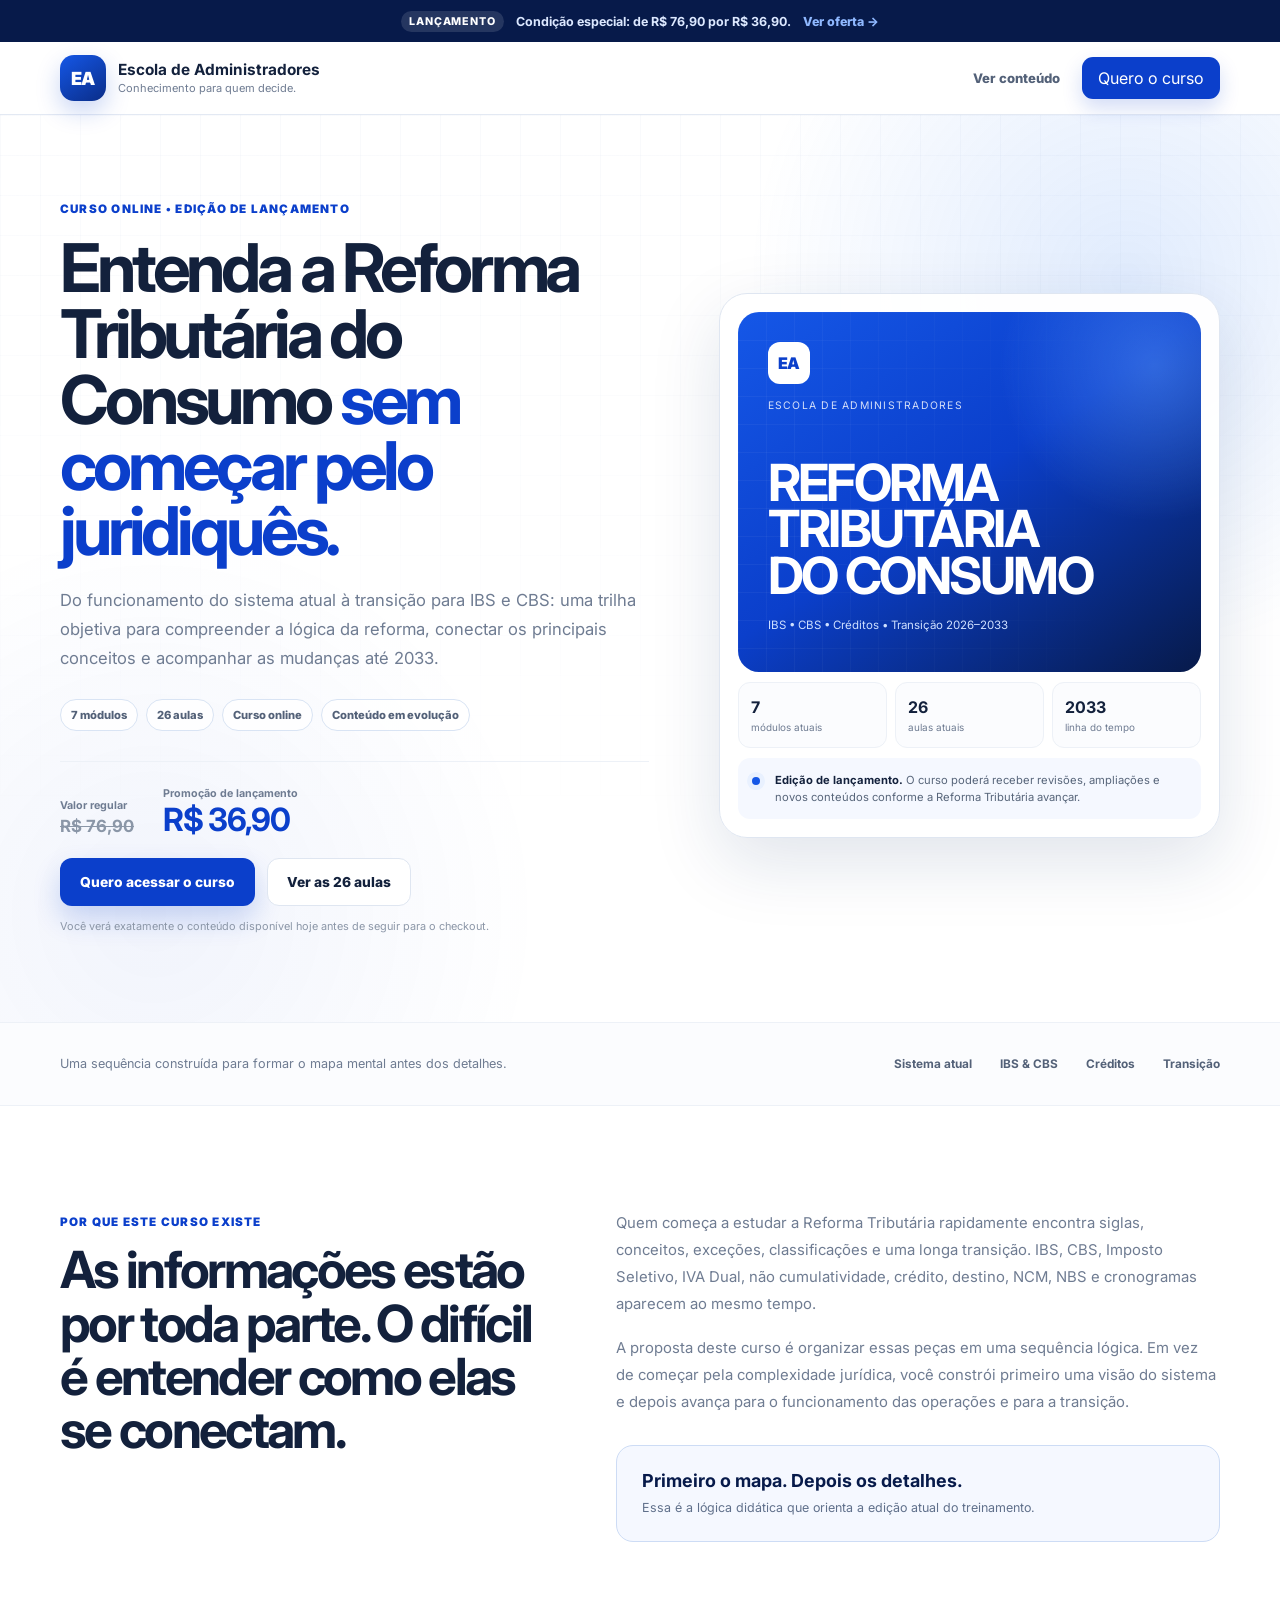
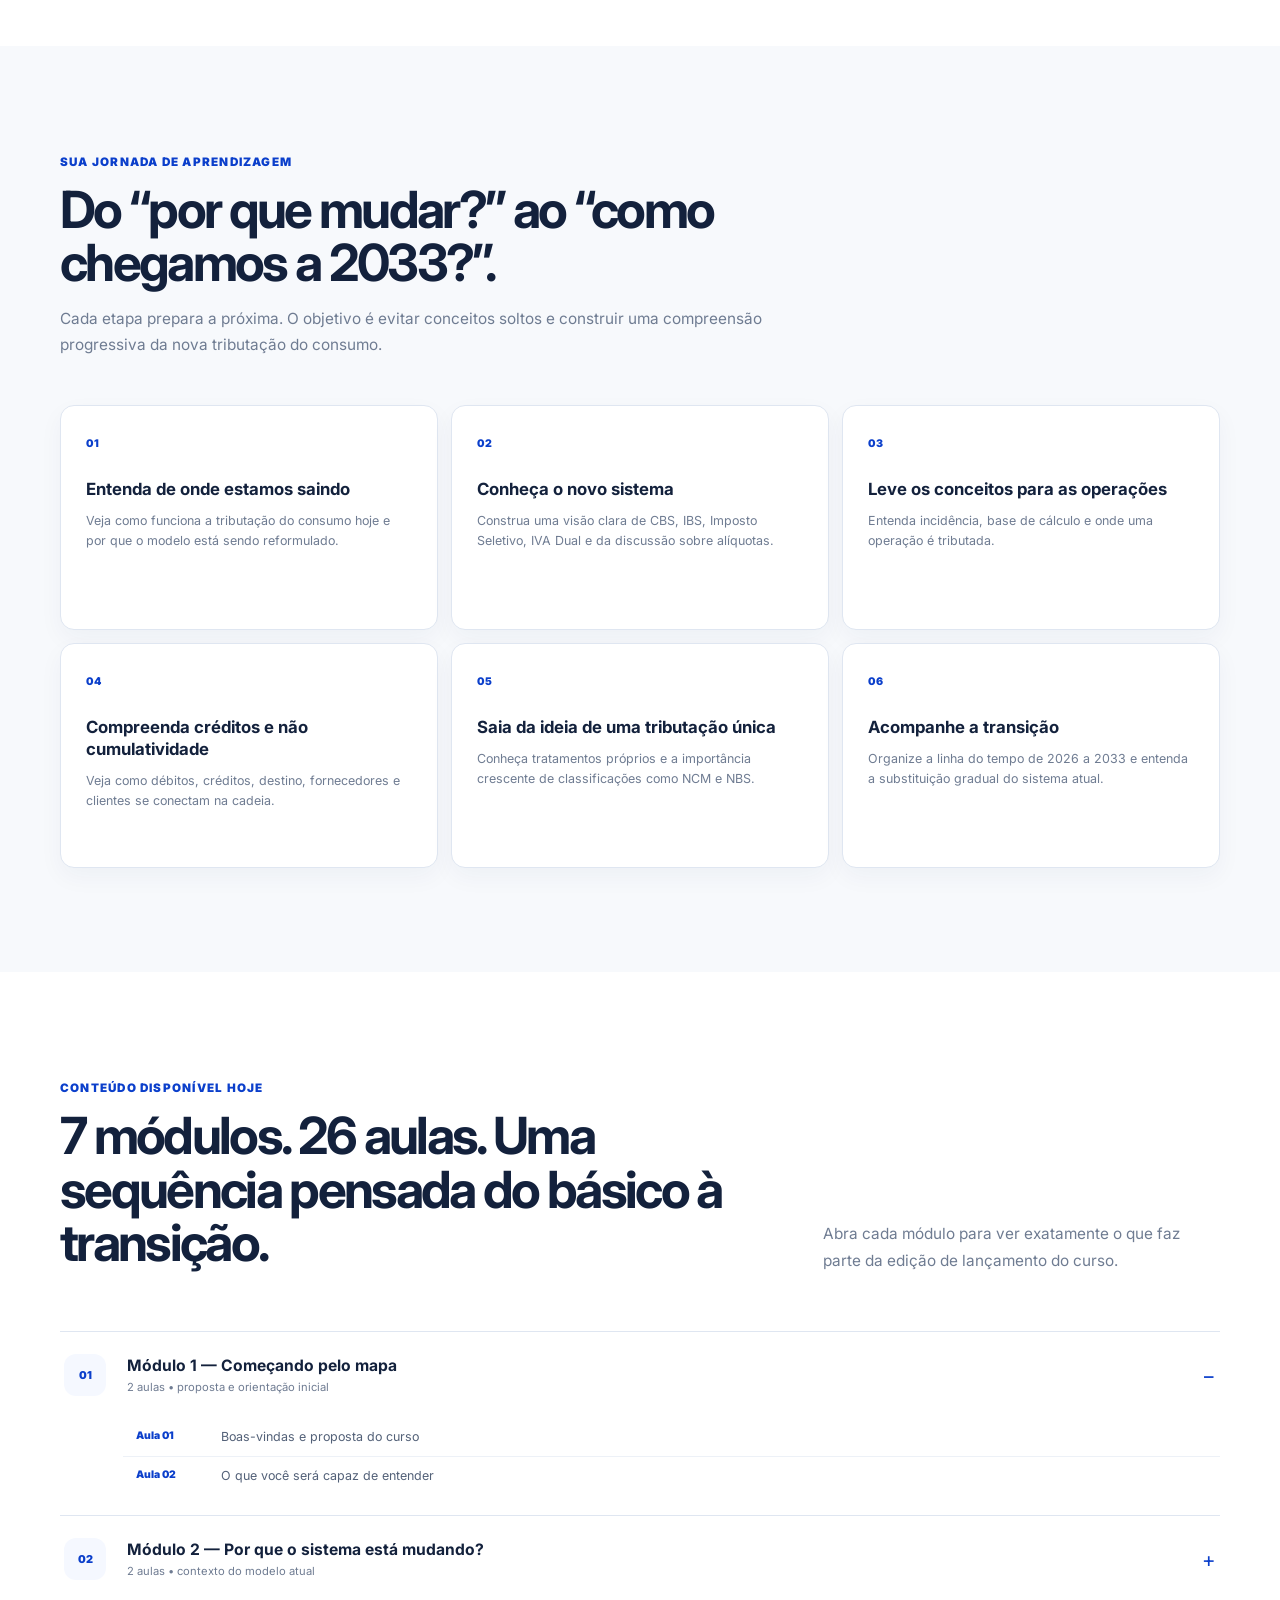
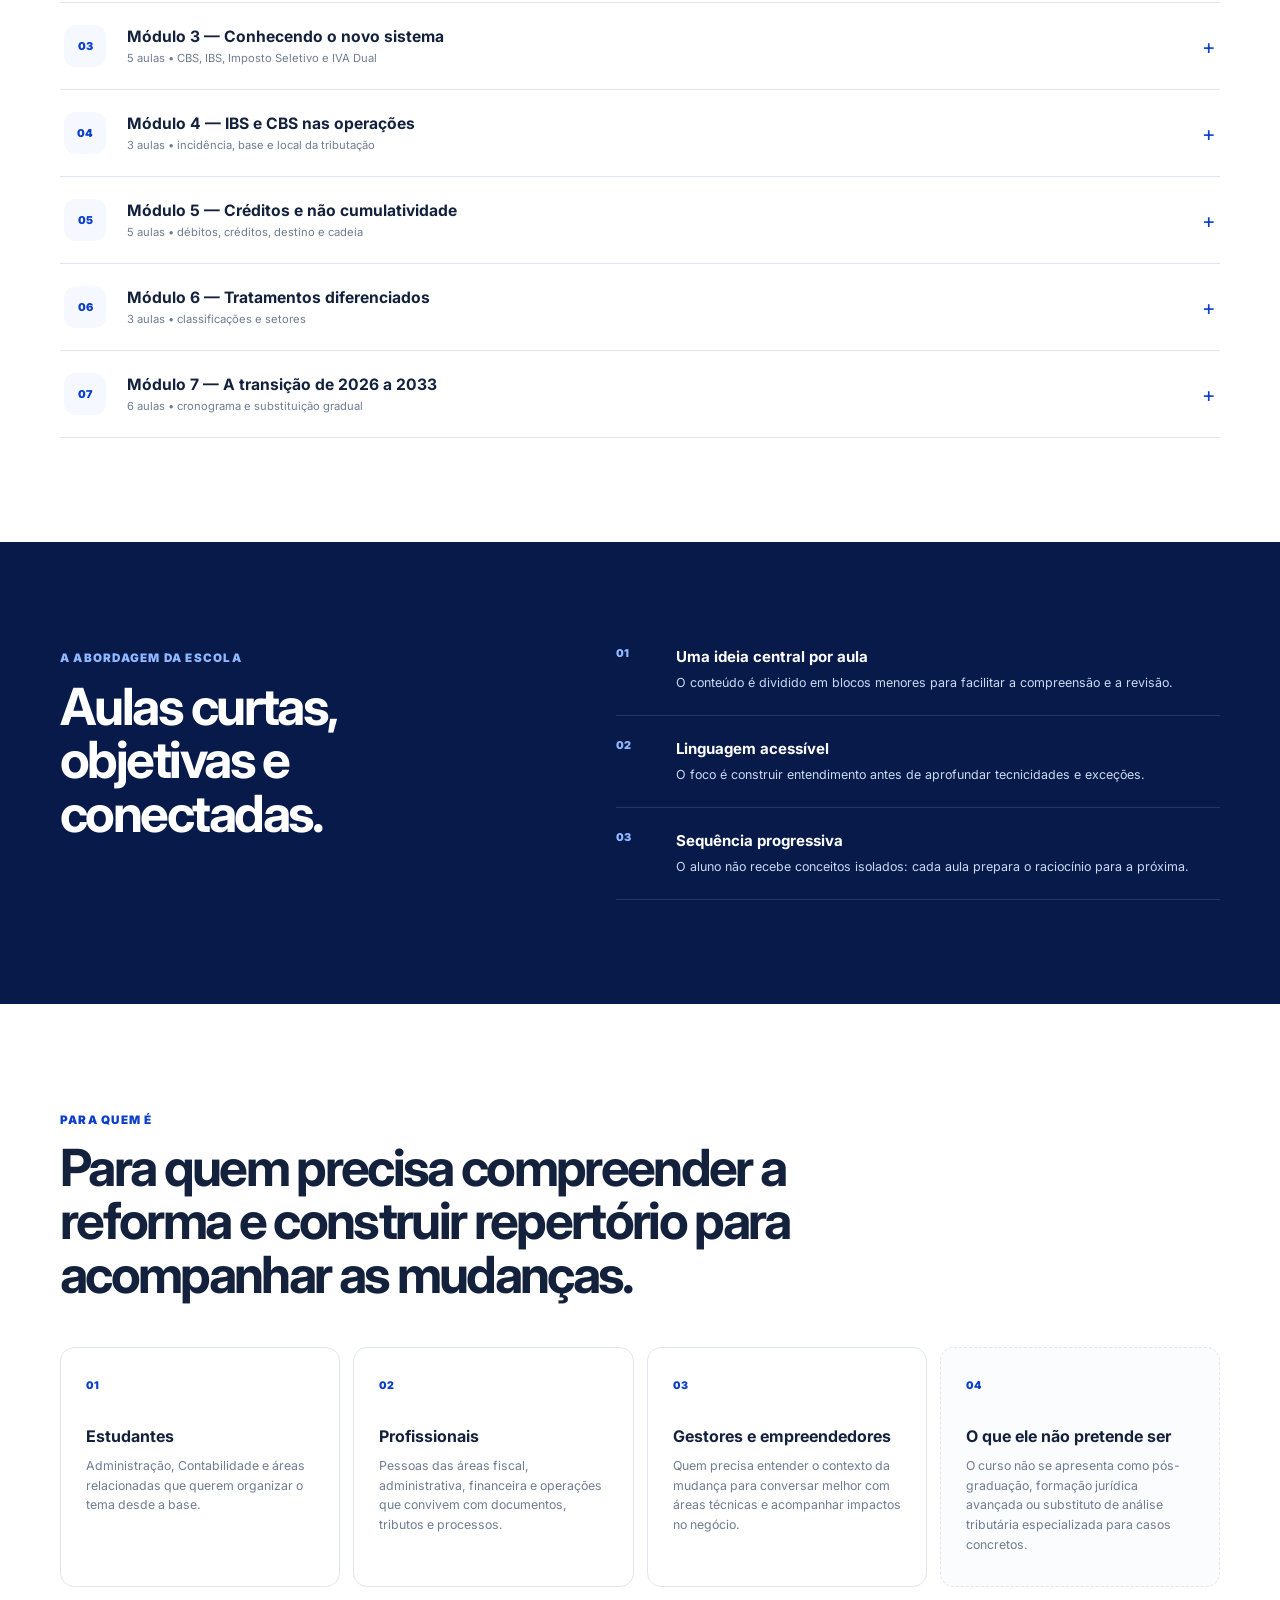
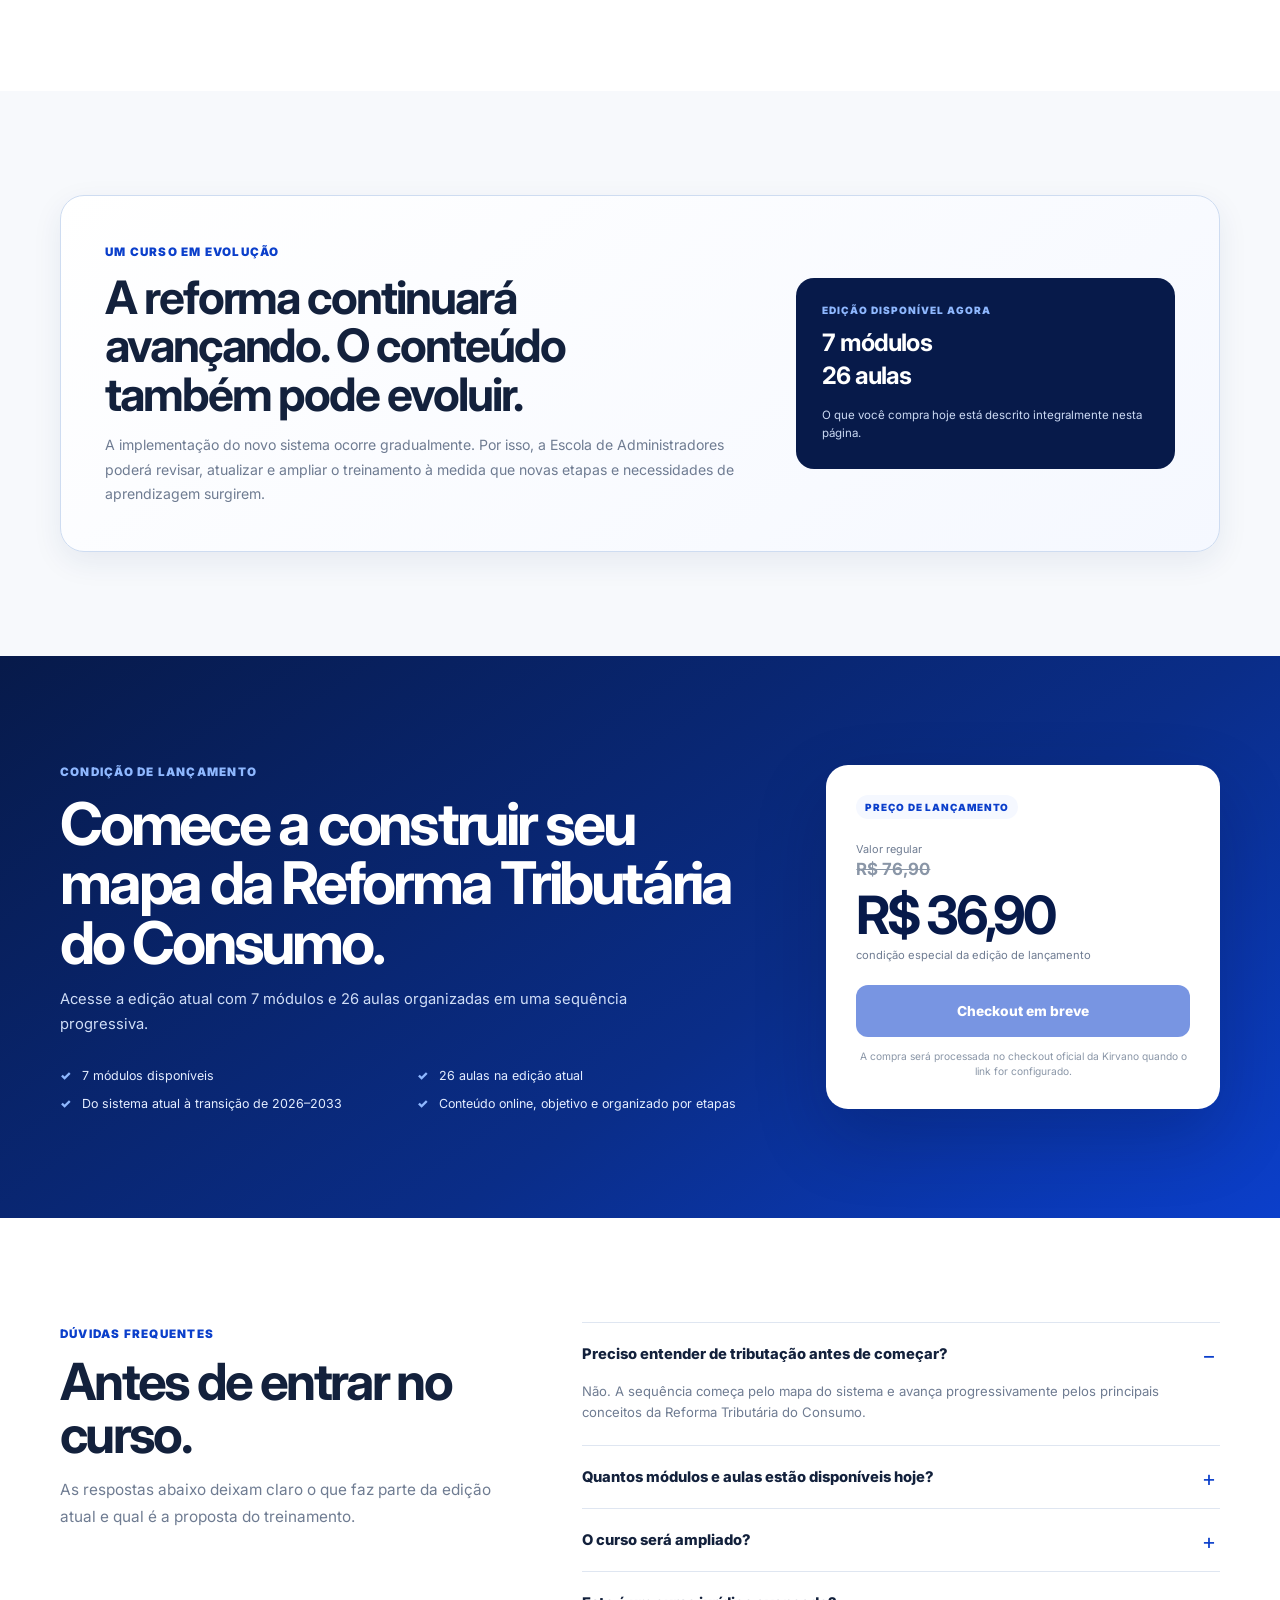
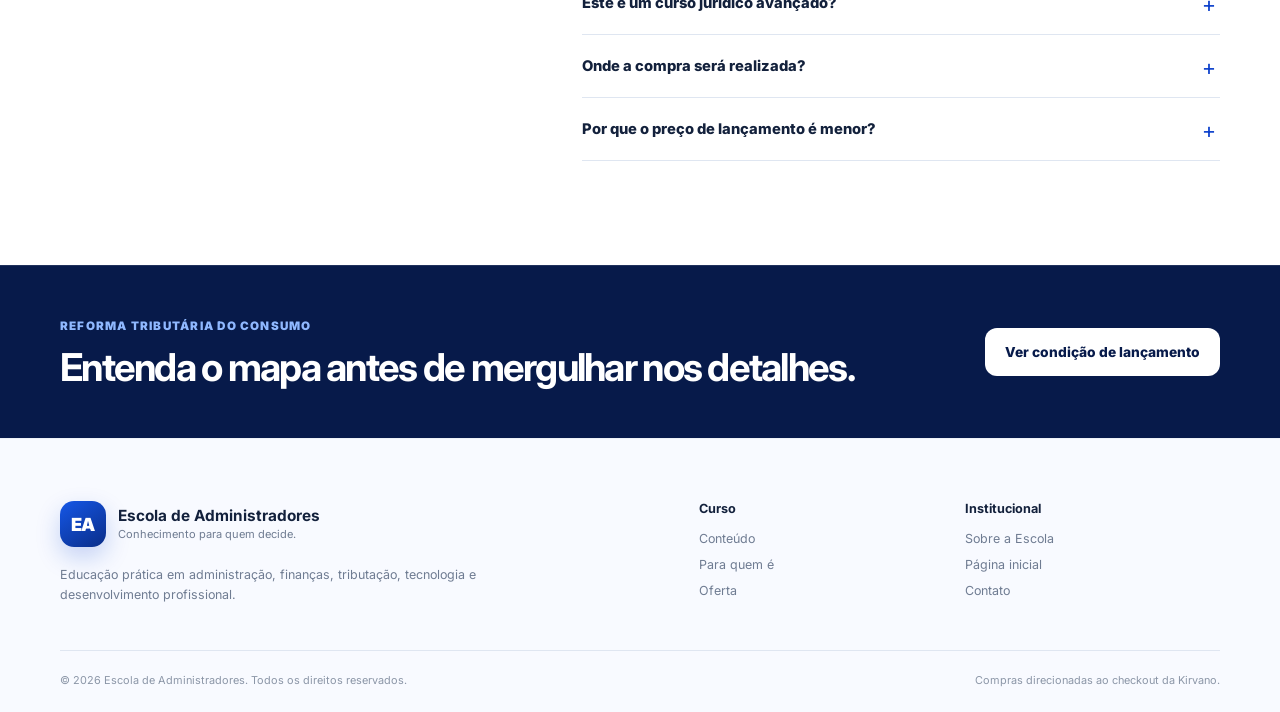
==== reforma-tributaria/index.html @ a7e1e4d3 "feat: adiciona página de vendas do curso de Reforma Tributária Cria a rota /reforma-tributaria, atua" ====
<!DOCTYPE html>
<html lang="pt-BR">
  <head>
    <meta charset="UTF-8" />
    <meta name="viewport" content="width=device-width, initial-scale=1.0" />
    <meta
      name="description"
      content="Curso Reforma Tributária do Consumo da Escola de Administradores. Entenda IBS, CBS, IVA Dual, não cumulatividade, tributação no destino e a transição até 2033."
    />
    <meta name="theme-color" content="#0b3fcb" />
    <meta property="og:title" content="Curso Reforma Tributária do Consumo | Escola de Administradores" />
    <meta
      property="og:description"
      content="Entenda a lógica da Reforma Tributária do Consumo do sistema atual à transição para IBS e CBS, sem começar pelo juridiquês."
    />
    <meta property="og:type" content="website" />
    <meta property="og:url" content="https://escoladeadministradores.com.br/reforma-tributaria/" />
    <meta property="og:image" content="https://escoladeadministradores.com.br/assets/img/logo-ea.png" />
    <title>Curso Reforma Tributária do Consumo | Escola de Administradores</title>

    <link rel="canonical" href="https://escoladeadministradores.com.br/reforma-tributaria/" />
    <link rel="icon" type="image/png" href="../assets/img/logo-ea.png" />
    <link rel="preconnect" href="https://fonts.googleapis.com" />
    <link rel="preconnect" href="https://fonts.gstatic.com" crossorigin />
    <link
      href="https://fonts.googleapis.com/css2?family=Inter:wght@400;500;600;700;800;900&display=swap"
      rel="stylesheet"
    />
    <link rel="stylesheet" href="../assets/css/styles.css" />
  </head>
  <body class="sales-page">
    <div class="top-bar sales-top-bar">
      <span>LANÇAMENTO</span>
      <strong>Condição especial: de R$ 76,90 por R$ 36,90.</strong>
      <a href="#oferta">Ver oferta →</a>
    </div>

    <header class="site-header" id="topo">
      <nav class="navbar container sales-navbar" aria-label="Navegação da página do curso">
        <a href="../" class="brand" aria-label="Escola de Administradores — página inicial">
          <span class="brand-icon" aria-hidden="true">EA</span>
          <span class="brand-copy">
            <strong>Escola de Administradores</strong>
            <small>Conhecimento para quem decide.</small>
          </span>
        </a>

        <div class="sales-nav-actions">
          <a href="#conteudo" class="sales-nav-link">Ver conteúdo</a>
          <a href="#oferta" class="nav-cta">Quero o curso</a>
        </div>
      </nav>
    </header>

    <main>
      <section class="sales-hero section-padding">
        <div class="container sales-hero-grid">
          <div class="sales-hero-copy reveal">
            <span class="eyebrow">Curso online • Edição de lançamento</span>
            <h1>Entenda a Reforma Tributária do Consumo <em>sem começar pelo juridiquês.</em></h1>
            <p class="sales-lead">
              Do funcionamento do sistema atual à transição para IBS e CBS: uma trilha objetiva para compreender a lógica da reforma, conectar os principais conceitos e acompanhar as mudanças até 2033.
            </p>

            <div class="sales-badges" aria-label="Informações do curso">
              <span>7 módulos</span>
              <span>26 aulas</span>
              <span>Curso online</span>
              <span>Conteúdo em evolução</span>
            </div>

            <div class="sales-price-inline">
              <div>
                <small>Valor regular</small>
                <del>R$ 76,90</del>
              </div>
              <div>
                <small>Promoção de lançamento</small>
                <strong>R$ 36,90</strong>
              </div>
            </div>

            <div class="hero-actions sales-hero-actions">
              <a href="#oferta" class="btn btn-primary">Quero acessar o curso</a>
              <a href="#conteudo" class="btn btn-secondary">Ver as 26 aulas</a>
            </div>
            <small class="sales-microcopy">Você verá exatamente o conteúdo disponível hoje antes de seguir para o checkout.</small>
          </div>

          <aside class="sales-product-card reveal" aria-label="Prévia do Curso Reforma Tributária do Consumo">
            <div class="sales-course-cover">
              <div class="mini-logo">EA</div>
              <span>Escola de Administradores</span>
              <strong>REFORMA<br />TRIBUTÁRIA<br />DO CONSUMO</strong>
              <small>IBS • CBS • Créditos • Transição 2026–2033</small>
            </div>
            <div class="sales-product-meta">
              <div><strong>7</strong><span>módulos atuais</span></div>
              <div><strong>26</strong><span>aulas atuais</span></div>
              <div><strong>2033</strong><span>linha do tempo</span></div>
            </div>
            <div class="sales-product-note">
              <span class="status-dot"></span>
              <p><strong>Edição de lançamento.</strong> O curso poderá receber revisões, ampliações e novos conteúdos conforme a Reforma Tributária avançar.</p>
            </div>
          </aside>
        </div>
      </section>

      <section class="sales-proof-strip">
        <div class="container sales-proof-grid">
          <span>Uma sequência construída para formar o mapa mental antes dos detalhes.</span>
          <strong>Sistema atual</strong>
          <strong>IBS &amp; CBS</strong>
          <strong>Créditos</strong>
          <strong>Transição</strong>
        </div>
      </section>

      <section class="section-padding sales-problem-section">
        <div class="container sales-two-col">
          <div class="section-heading left reveal">
            <span class="eyebrow">Por que este curso existe</span>
            <h2>As informações estão por toda parte. O difícil é entender como elas se conectam.</h2>
          </div>
          <div class="sales-problem-copy reveal">
            <p>
              Quem começa a estudar a Reforma Tributária rapidamente encontra siglas, conceitos, exceções, classificações e uma longa transição. IBS, CBS, Imposto Seletivo, IVA Dual, não cumulatividade, crédito, destino, NCM, NBS e cronogramas aparecem ao mesmo tempo.
            </p>
            <p>
              A proposta deste curso é organizar essas peças em uma sequência lógica. Em vez de começar pela complexidade jurídica, você constrói primeiro uma visão do sistema e depois avança para o funcionamento das operações e para a transição.
            </p>
            <div class="sales-callout">
              <strong>Primeiro o mapa. Depois os detalhes.</strong>
              <span>Essa é a lógica didática que orienta a edição atual do treinamento.</span>
            </div>
          </div>
        </div>
      </section>

      <section class="section-padding soft-bg" id="jornada">
        <div class="container">
          <div class="section-heading reveal">
            <span class="eyebrow">Sua jornada de aprendizagem</span>
            <h2>Do “por que mudar?” ao “como chegamos a 2033?”.</h2>
            <p>Cada etapa prepara a próxima. O objetivo é evitar conceitos soltos e construir uma compreensão progressiva da nova tributação do consumo.</p>
          </div>

          <div class="sales-journey-grid">
            <article class="sales-journey-card reveal"><span>01</span><h3>Entenda de onde estamos saindo</h3><p>Veja como funciona a tributação do consumo hoje e por que o modelo está sendo reformulado.</p></article>
            <article class="sales-journey-card reveal"><span>02</span><h3>Conheça o novo sistema</h3><p>Construa uma visão clara de CBS, IBS, Imposto Seletivo, IVA Dual e da discussão sobre alíquotas.</p></article>
            <article class="sales-journey-card reveal"><span>03</span><h3>Leve os conceitos para as operações</h3><p>Entenda incidência, base de cálculo e onde uma operação é tributada.</p></article>
            <article class="sales-journey-card reveal"><span>04</span><h3>Compreenda créditos e não cumulatividade</h3><p>Veja como débitos, créditos, destino, fornecedores e clientes se conectam na cadeia.</p></article>
            <article class="sales-journey-card reveal"><span>05</span><h3>Saia da ideia de uma tributação única</h3><p>Conheça tratamentos próprios e a importância crescente de classificações como NCM e NBS.</p></article>
            <article class="sales-journey-card reveal"><span>06</span><h3>Acompanhe a transição</h3><p>Organize a linha do tempo de 2026 a 2033 e entenda a substituição gradual do sistema atual.</p></article>
          </div>
        </div>
      </section>

      <section class="section-padding" id="conteudo">
        <div class="container">
          <div class="section-heading catalog-heading reveal">
            <div>
              <span class="eyebrow">Conteúdo disponível hoje</span>
              <h2>7 módulos. 26 aulas. Uma sequência pensada do básico à transição.</h2>
            </div>
            <p>Abra cada módulo para ver exatamente o que faz parte da edição de lançamento do curso.</p>
          </div>

          <div class="sales-curriculum reveal">
            <details open>
              <summary><span class="module-number">01</span><div><strong>Módulo 1 — Começando pelo mapa</strong><small>2 aulas • proposta e orientação inicial</small></div><span class="module-toggle">+</span></summary>
              <div class="module-lessons">
                <p><span>Aula 01</span>Boas-vindas e proposta do curso</p>
                <p><span>Aula 02</span>O que você será capaz de entender</p>
              </div>
            </details>

            <details>
              <summary><span class="module-number">02</span><div><strong>Módulo 2 — Por que o sistema está mudando?</strong><small>2 aulas • contexto do modelo atual</small></div><span class="module-toggle">+</span></summary>
              <div class="module-lessons">
                <p><span>Aula 03</span>Como funciona a tributação do consumo hoje</p>
                <p><span>Aula 04</span>Por que reformar esse modelo</p>
              </div>
            </details>

            <details>
              <summary><span class="module-number">03</span><div><strong>Módulo 3 — Conhecendo o novo sistema</strong><small>5 aulas • CBS, IBS, Imposto Seletivo e IVA Dual</small></div><span class="module-toggle">+</span></summary>
              <div class="module-lessons">
                <p><span>Aula 05</span>O que é a CBS</p>
                <p><span>Aula 06</span>O que é o IBS</p>
                <p><span>Aula 07</span>O que é o Imposto Seletivo</p>
                <p><span>Aula 08</span>O que significa IVA Dual</p>
                <p><span>Aula 09</span>Afinal, quanto será a alíquota</p>
              </div>
            </details>

            <details>
              <summary><span class="module-number">04</span><div><strong>Módulo 4 — IBS e CBS nas operações</strong><small>3 aulas • incidência, base e local da tributação</small></div><span class="module-toggle">+</span></summary>
              <div class="module-lessons">
                <p><span>Aula 10</span>Quando IBS e CBS entram em uma operação</p>
                <p><span>Aula 11</span>Base de cálculo e preço da operação</p>
                <p><span>Aula 12</span>Onde a operação é tributada</p>
              </div>
            </details>

            <details>
              <summary><span class="module-number">05</span><div><strong>Módulo 5 — Créditos e não cumulatividade</strong><small>5 aulas • débitos, créditos, destino e cadeia</small></div><span class="module-toggle">+</span></summary>
              <div class="module-lessons">
                <p><span>Aula 13</span>Não cumulatividade em linguagem simples</p>
                <p><span>Aula 14</span>Débitos e créditos</p>
                <p><span>Aula 15</span>Crédito não significa crédito irrestrito</p>
                <p><span>Aula 16</span>Tributação no destino</p>
                <p><span>Aula 17</span>Fornecedores e clientes na cadeia</p>
              </div>
            </details>

            <details>
              <summary><span class="module-number">06</span><div><strong>Módulo 6 — Tratamentos diferenciados</strong><small>3 aulas • classificações e setores</small></div><span class="module-toggle">+</span></summary>
              <div class="module-lessons">
                <p><span>Aula 18</span>Nem tudo terá a mesma tributação</p>
                <p><span>Aula 19</span>Por que NCM e NBS ganham importância</p>
                <p><span>Aula 20</span>Exemplos de setores com tratamento próprio</p>
              </div>
            </details>

            <details>
              <summary><span class="module-number">07</span><div><strong>Módulo 7 — A transição de 2026 a 2033</strong><small>6 aulas • cronograma e substituição gradual</small></div><span class="module-toggle">+</span></summary>
              <div class="module-lessons">
                <p><span>Aula 21</span>Linha do tempo de 2026 a 2033</p>
                <p><span>Aula 22</span>O que significa 2026</p>
                <p><span>Aula 23</span>O que acontece a partir de 2027</p>
                <p><span>Aula 24</span>Transição de ICMS e ISS para IBS</p>
                <p><span>Aula 25</span>O sistema em 2033</p>
                <p><span>Aula 26</span>E os créditos do sistema antigo</p>
              </div>
            </details>
          </div>
        </div>
      </section>

      <section class="section-padding dark-section sales-method-section">
        <div class="container sales-two-col sales-method-grid">
          <div class="reveal">
            <span class="eyebrow eyebrow-light">A abordagem da Escola</span>
            <h2>Aulas curtas, objetivas e conectadas.</h2>
          </div>
          <div class="sales-method-list reveal">
            <article><span>01</span><div><strong>Uma ideia central por aula</strong><p>O conteúdo é dividido em blocos menores para facilitar a compreensão e a revisão.</p></div></article>
            <article><span>02</span><div><strong>Linguagem acessível</strong><p>O foco é construir entendimento antes de aprofundar tecnicidades e exceções.</p></div></article>
            <article><span>03</span><div><strong>Sequência progressiva</strong><p>O aluno não recebe conceitos isolados: cada aula prepara o raciocínio para a próxima.</p></div></article>
          </div>
        </div>
      </section>

      <section class="section-padding" id="publico">
        <div class="container">
          <div class="section-heading reveal">
            <span class="eyebrow">Para quem é</span>
            <h2>Para quem precisa compreender a reforma e construir repertório para acompanhar as mudanças.</h2>
          </div>
          <div class="sales-audience-grid">
            <article class="sales-audience-card reveal"><span>01</span><h3>Estudantes</h3><p>Administração, Contabilidade e áreas relacionadas que querem organizar o tema desde a base.</p></article>
            <article class="sales-audience-card reveal"><span>02</span><h3>Profissionais</h3><p>Pessoas das áreas fiscal, administrativa, financeira e operações que convivem com documentos, tributos e processos.</p></article>
            <article class="sales-audience-card reveal"><span>03</span><h3>Gestores e empreendedores</h3><p>Quem precisa entender o contexto da mudança para conversar melhor com áreas técnicas e acompanhar impactos no negócio.</p></article>
            <article class="sales-audience-card sales-audience-muted reveal"><span>04</span><h3>O que ele não pretende ser</h3><p>O curso não se apresenta como pós-graduação, formação jurídica avançada ou substituto de análise tributária especializada para casos concretos.</p></article>
          </div>
        </div>
      </section>

      <section class="section-padding soft-bg" id="atualizacoes">
        <div class="container sales-evolution-card reveal">
          <div>
            <span class="eyebrow">Um curso em evolução</span>
            <h2>A reforma continuará avançando. O conteúdo também pode evoluir.</h2>
            <p>
              A implementação do novo sistema ocorre gradualmente. Por isso, a Escola de Administradores poderá revisar, atualizar e ampliar o treinamento à medida que novas etapas e necessidades de aprendizagem surgirem.
            </p>
          </div>
          <div class="sales-version-box">
            <small>EDIÇÃO DISPONÍVEL AGORA</small>
            <strong>7 módulos</strong>
            <strong>26 aulas</strong>
            <span>O que você compra hoje está descrito integralmente nesta página.</span>
          </div>
        </div>
      </section>

      <section class="section-padding sales-offer-section" id="oferta">
        <div class="container">
          <div class="sales-offer-card reveal">
            <div class="sales-offer-copy">
              <span class="eyebrow eyebrow-light">Condição de lançamento</span>
              <h2>Comece a construir seu mapa da Reforma Tributária do Consumo.</h2>
              <p>Acesse a edição atual com 7 módulos e 26 aulas organizadas em uma sequência progressiva.</p>
              <ul class="sales-offer-list">
                <li>7 módulos disponíveis</li>
                <li>26 aulas na edição atual</li>
                <li>Do sistema atual à transição de 2026–2033</li>
                <li>Conteúdo online, objetivo e organizado por etapas</li>
              </ul>
            </div>

            <div class="sales-checkout-box">
              <span class="sales-launch-pill">PREÇO DE LANÇAMENTO</span>
              <small>Valor regular</small>
              <del>R$ 76,90</del>
              <strong class="sales-price">R$ 36,90</strong>
              <span class="sales-price-note">condição especial da edição de lançamento</span>
              <a
                href="#"
                class="btn sales-checkout-button checkout-link"
                data-checkout="curso-reforma"
                data-ready-label="Quero acessar o curso"
                data-pending-label="Checkout em breve"
                aria-disabled="true"
              >Checkout em breve</a>
              <small class="sales-secure-note">A compra será processada no checkout oficial da Kirvano quando o link for configurado.</small>
            </div>
          </div>
        </div>
      </section>

      <section class="section-padding faq-section" id="faq-curso">
        <div class="container faq-layout">
          <div class="section-heading left reveal">
            <span class="eyebrow">Dúvidas frequentes</span>
            <h2>Antes de entrar no curso.</h2>
            <p>As respostas abaixo deixam claro o que faz parte da edição atual e qual é a proposta do treinamento.</p>
          </div>

          <div class="faq-list reveal">
            <details open>
              <summary>Preciso entender de tributação antes de começar?</summary>
              <p>Não. A sequência começa pelo mapa do sistema e avança progressivamente pelos principais conceitos da Reforma Tributária do Consumo.</p>
            </details>
            <details>
              <summary>Quantos módulos e aulas estão disponíveis hoje?</summary>
              <p>A edição de lançamento apresentada nesta página possui 7 módulos e 26 aulas, chegando até a transição de 2026 a 2033.</p>
            </details>
            <details>
              <summary>O curso será ampliado?</summary>
              <p>A Escola de Administradores poderá revisar, atualizar e ampliar o treinamento conforme a implementação da Reforma Tributária avance. A oferta atual, porém, considera apenas os conteúdos já descritos nesta página.</p>
            </details>
            <details>
              <summary>Este é um curso jurídico avançado?</summary>
              <p>Não. A proposta é oferecer uma formação introdutória e estruturada para compreender a lógica do novo sistema. Ele não substitui análise jurídica ou tributária especializada para situações concretas.</p>
            </details>
            <details>
              <summary>Onde a compra será realizada?</summary>
              <p>O botão de compra encaminhará você ao checkout oficial da Kirvano assim que o link comercial do curso estiver configurado.</p>
            </details>
            <details>
              <summary>Por que o preço de lançamento é menor?</summary>
              <p>R$ 36,90 é a condição promocional da edição de lançamento. O valor regular definido para o curso é R$ 76,90.</p>
            </details>
          </div>
        </div>
      </section>

      <section class="sales-final-cta">
        <div class="container sales-final-inner reveal">
          <div>
            <span class="eyebrow eyebrow-light">Reforma Tributária do Consumo</span>
            <h2>Entenda o mapa antes de mergulhar nos detalhes.</h2>
          </div>
          <a href="#oferta" class="btn sales-light-button">Ver condição de lançamento</a>
        </div>
      </section>
    </main>

    <footer class="site-footer">
      <div class="container footer-grid">
        <div class="footer-main">
          <a href="../" class="brand footer-brand">
            <span class="brand-icon" aria-hidden="true">EA</span>
            <span class="brand-copy">
              <strong>Escola de Administradores</strong>
              <small>Conhecimento para quem decide.</small>
            </span>
          </a>
          <p>Educação prática em administração, finanças, tributação, tecnologia e desenvolvimento profissional.</p>
        </div>
        <div class="footer-column">
          <strong>Curso</strong>
          <a href="#conteudo">Conteúdo</a>
          <a href="#publico">Para quem é</a>
          <a href="#oferta">Oferta</a>
        </div>
        <div class="footer-column">
          <strong>Institucional</strong>
          <a href="../#sobre">Sobre a Escola</a>
          <a href="../">Página inicial</a>
          <a href="mailto:contato@escoladeadministradores.com.br">Contato</a>
        </div>
      </div>
      <div class="container footer-bottom">
        <span>© <span id="currentYear"></span> Escola de Administradores. Todos os direitos reservados.</span>
        <span>Compras direcionadas ao checkout da Kirvano.</span>
      </div>
    </footer>

    <div class="sales-mobile-cta" aria-label="Atalho para a oferta">
      <div><del>R$ 76,90</del><strong>R$ 36,90</strong></div>
      <a href="#oferta">Ver oferta</a>
    </div>

    <script src="../assets/js/store.js"></script>
    <script src="../assets/js/main.js"></script>
  </body>
</html>
---- assets/css/styles.css ----
:root {
  --blue-950: #071a4a;
  --blue-900: #0a2d88;
  --blue-800: #0b3fcb;
  --blue-700: #1557e7;
  --blue-600: #2474f2;
  --blue-100: #e9f1ff;
  --blue-50: #f5f8ff;
  --ink: #13213c;
  --text: #34425d;
  --muted: #6f7c92;
  --line: #dfe6f1;
  --soft-line: #edf1f7;
  --white: #ffffff;
  --surface: #ffffff;
  --soft-bg: #f7f9fc;
  --shadow-sm: 0 10px 30px rgba(25, 51, 98, 0.08);
  --shadow: 0 24px 70px rgba(17, 48, 103, 0.13);
  --radius-sm: 14px;
  --radius: 20px;
  --radius-lg: 30px;
  --container: 1160px;
}

* { box-sizing: border-box; }
html { scroll-behavior: smooth; }
body {
  margin: 0;
  font-family: "Inter", system-ui, -apple-system, BlinkMacSystemFont, "Segoe UI", sans-serif;
  color: var(--text);
  background: var(--white);
  -webkit-font-smoothing: antialiased;
}

body.menu-open { overflow: hidden; }
a { color: inherit; text-decoration: none; }
button, input, select { font: inherit; }
img { max-width: 100%; display: block; }

.container { width: min(calc(100% - 40px), var(--container)); margin-inline: auto; }
.section-padding { padding: 104px 0; }
.soft-bg { background: var(--soft-bg); }

.top-bar {
  min-height: 42px;
  padding: 8px 20px;
  display: flex;
  align-items: center;
  justify-content: center;
  gap: 12px;
  background: var(--blue-950);
  color: #dce8ff;
  text-align: center;
  font-size: 0.78rem;
}
.top-bar span {
  padding: 4px 8px;
  border-radius: 999px;
  background: rgba(255,255,255,.12);
  color: var(--white);
  font-weight: 800;
  font-size: .67rem;
  letter-spacing: .08em;
}
.top-bar strong { font-weight: 600; }
.top-bar a { color: #8fb8ff; font-weight: 800; white-space: nowrap; }
.top-bar a:hover { color: var(--white); }

.site-header {
  position: sticky;
  top: 0;
  z-index: 40;
  background: rgba(255,255,255,.92);
  backdrop-filter: blur(18px);
  border-bottom: 1px solid rgba(223,230,241,.85);
}
.navbar { min-height: 78px; display: flex; align-items: center; justify-content: space-between; gap: 28px; }
.brand { display: inline-flex; align-items: center; gap: 12px; min-width: 0; }
.brand-icon {
  width: 46px;
  height: 46px;
  display: inline-grid;
  place-items: center;
  flex: 0 0 auto;
  border-radius: 14px;
  background: linear-gradient(145deg, var(--blue-700), var(--blue-900));
  color: var(--white);
  font-size: 1.13rem;
  font-weight: 900;
  letter-spacing: -.05em;
  box-shadow: 0 10px 24px rgba(11,63,203,.22);
}
.brand-copy strong, .brand-copy small { display: block; }
.brand-copy strong { color: var(--ink); font-size: .96rem; line-height: 1.15; }
.brand-copy small { color: var(--muted); margin-top: 3px; font-size: .69rem; }

.nav-links { display: flex; align-items: center; gap: 28px; font-size: .86rem; font-weight: 700; color: #47546b; }
.nav-links a { transition: color .18s ease, transform .18s ease; }
.nav-links a:hover { color: var(--blue-800); }
.nav-cta {
  padding: 11px 16px;
  border-radius: 11px;
  background: var(--blue-800);
  color: var(--white) !important;
  box-shadow: 0 9px 20px rgba(11,63,203,.18);
}
.nav-cta:hover { transform: translateY(-1px); background: var(--blue-900); }

.menu-toggle { display: none; width: 44px; height: 44px; border: 1px solid var(--line); background: var(--white); border-radius: 12px; padding: 10px; cursor: pointer; }
.menu-toggle span { display: block; height: 2px; margin: 4px 0; background: var(--ink); border-radius: 999px; }

.hero {
  position: relative;
  overflow: hidden;
  padding-top: 82px;
  padding-bottom: 92px;
  background:
    radial-gradient(circle at 92% 20%, rgba(36,116,242,.10), transparent 31%),
    radial-gradient(circle at 10% 78%, rgba(11,63,203,.06), transparent 26%),
    var(--white);
}
.hero::before {
  content: "";
  position: absolute;
  inset: 0;
  pointer-events: none;
  background-image: linear-gradient(rgba(10,45,136,.025) 1px, transparent 1px), linear-gradient(90deg, rgba(10,45,136,.025) 1px, transparent 1px);
  background-size: 40px 40px;
  mask-image: linear-gradient(to bottom, black, transparent 80%);
}
.hero-grid { position: relative; display: grid; grid-template-columns: 1.02fr .98fr; gap: 68px; align-items: center; }
.hero-content { max-width: 620px; }
.eyebrow {
  display: inline-flex;
  color: var(--blue-800);
  font-size: .73rem;
  font-weight: 900;
  letter-spacing: .105em;
  text-transform: uppercase;
}
.hero h1 {
  margin: 18px 0 22px;
  color: var(--ink);
  font-size: clamp(3rem, 5.4vw, 5.2rem);
  line-height: .98;
  letter-spacing: -.062em;
}
.hero h1 em { font-style: normal; color: var(--blue-800); }
.hero-content > p { margin: 0; max-width: 600px; color: var(--muted); font-size: 1.03rem; line-height: 1.75; }
.hero-actions { display: flex; gap: 12px; flex-wrap: wrap; margin-top: 30px; }
.btn {
  min-height: 48px;
  display: inline-flex;
  align-items: center;
  justify-content: center;
  padding: 0 19px;
  border: 1px solid transparent;
  border-radius: 12px;
  font-size: .86rem;
  font-weight: 800;
  transition: transform .18s ease, box-shadow .18s ease, background .18s ease, border-color .18s ease;
}
.btn:hover { transform: translateY(-2px); }
.btn-primary { background: var(--blue-800); color: var(--white); box-shadow: 0 13px 28px rgba(11,63,203,.20); }
.btn-primary:hover { background: var(--blue-900); }
.btn-secondary { background: var(--white); border-color: var(--line); color: var(--ink); }
.btn-secondary:hover { border-color: #b8c7dc; box-shadow: var(--shadow-sm); }

.hero-proof { display: flex; flex-wrap: wrap; gap: 27px; margin-top: 38px; padding-top: 27px; border-top: 1px solid var(--soft-line); }
.hero-proof div { display: flex; flex-direction: column; min-width: 115px; }
.hero-proof strong { color: var(--ink); font-size: 1.55rem; line-height: 1; }
.hero-proof span { margin-top: 7px; max-width: 130px; color: var(--muted); font-size: .75rem; line-height: 1.35; }

.course-preview {
  border: 1px solid var(--line);
  border-radius: var(--radius-lg);
  background: rgba(255,255,255,.96);
  box-shadow: var(--shadow);
  padding: 22px;
}
.preview-topline { display: flex; align-items: center; gap: 9px; color: #5e6c82; font-size: .73rem; }
.preview-topline strong { color: var(--ink); }
.status-dot { width: 8px; height: 8px; border-radius: 50%; background: var(--blue-700); box-shadow: 0 0 0 5px var(--blue-100); }
.preview-label { margin-left: auto; padding: 5px 8px; border-radius: 999px; background: var(--blue-50); color: var(--blue-800); font-weight: 800; }
.preview-visual {
  margin-top: 18px;
  min-height: 258px;
  padding: 28px;
  border-radius: 22px;
  position: relative;
  overflow: hidden;
  color: var(--white);
  background:
    radial-gradient(circle at 90% 15%, rgba(95,157,255,.44), transparent 30%),
    linear-gradient(145deg, #1557e7 0%, #0b3fcb 48%, #071a4a 100%);
}
.preview-visual::after {
  content: "";
  position: absolute;
  inset: 0;
  background-image: linear-gradient(rgba(255,255,255,.055) 1px, transparent 1px), linear-gradient(90deg, rgba(255,255,255,.055) 1px, transparent 1px);
  background-size: 28px 28px;
  mask-image: linear-gradient(to right, rgba(0,0,0,.8), transparent 88%);
}
.preview-visual > * { position: relative; z-index: 2; }
.mini-logo { width: 42px; height: 42px; display: grid; place-items: center; border-radius: 12px; background: var(--white); color: var(--blue-800); font-weight: 900; letter-spacing: -.05em; }
.preview-visual > span { display: block; margin-top: 14px; font-size: .65rem; opacity: .82; text-transform: uppercase; letter-spacing: .12em; }
.preview-visual > strong { display: block; margin-top: 15px; font-size: clamp(2rem, 3.1vw, 3rem); line-height: .92; letter-spacing: -.045em; }
.preview-visual > small { display: block; margin-top: 17px; color: #cfe0ff; font-size: .72rem; }
.preview-metrics { display: grid; grid-template-columns: repeat(3, 1fr); gap: 9px; margin-top: 11px; }
.preview-metrics article { min-width: 0; padding: 14px 12px; border: 1px solid var(--soft-line); border-radius: 13px; background: #fbfcfe; }
.preview-metrics span, .preview-metrics strong, .preview-metrics small { display: block; }
.preview-metrics span { color: var(--muted); font-size: .66rem; }
.preview-metrics strong { margin: 7px 0 4px; color: var(--ink); font-size: .91rem; }
.preview-metrics small { color: #8390a3; font-size: .62rem; line-height: 1.3; }
.preview-link { display: flex; justify-content: space-between; align-items: center; margin-top: 12px; padding: 14px 15px; border-radius: 12px; background: var(--blue-50); color: var(--blue-800); font-size: .78rem; font-weight: 800; }
.preview-link:hover { background: var(--blue-100); }
.course-card-link, .featured-course-link { display: block; }
.course-card-link:focus-visible, .featured-course-link:focus-visible { outline: 3px solid rgba(36,116,242,.34); outline-offset: 4px; }
.course-card-link:hover { transform: translateY(-3px); border-color: #c5d3e8; }
.featured-course-link:hover { transform: translateY(-3px); border-color: #c5d3e8; box-shadow: var(--shadow); }
.course-card-link, .featured-course-link { transition: transform .2s ease, border-color .2s ease, box-shadow .2s ease; }

.trust-strip { border-block: 1px solid var(--soft-line); background: #fbfcfe; }
.trust-grid { min-height: 84px; display: grid; grid-template-columns: minmax(290px, 1.4fr) repeat(4, auto); gap: 30px; align-items: center; }
.trust-grid span { color: var(--muted); font-size: .8rem; line-height: 1.5; }
.trust-grid strong { color: #536178; font-size: .75rem; }

.section-heading { max-width: 820px; margin-bottom: 46px; }
.section-heading h2 {
  margin: 13px 0 16px;
  color: var(--ink);
  font-size: clamp(2.25rem, 4vw, 4.05rem);
  line-height: 1.04;
  letter-spacing: -.052em;
}
.section-heading p { margin: 0; max-width: 735px; color: var(--muted); font-size: .96rem; line-height: 1.75; }
.section-heading.left { margin-bottom: 0; }
.catalog-heading { max-width: none; display: grid; grid-template-columns: 1.15fr .65fr; gap: 60px; align-items: end; }
.catalog-heading p { padding-bottom: 10px; }

.featured-course-grid { display: grid; grid-template-columns: 1.35fr .65fr; gap: 20px; align-items: stretch; }
.featured-course, .audience-card { border: 1px solid var(--line); border-radius: var(--radius); background: var(--white); }
.featured-course { position: relative; overflow: hidden; padding: 38px; box-shadow: var(--shadow-sm); }
.featured-course::after { content: ""; position: absolute; width: 270px; height: 270px; border-radius: 50%; top: -130px; right: -85px; background: rgba(36,116,242,.09); filter: blur(12px); }
.featured-course > * { position: relative; z-index: 1; }
.course-badge { display: inline-flex; padding: 7px 10px; border-radius: 999px; background: var(--blue-50); color: var(--blue-800); font-size: .69rem; font-weight: 900; letter-spacing: .07em; text-transform: uppercase; }
.featured-course h3 { margin: 20px 0 12px; max-width: 680px; color: var(--ink); font-size: 2rem; line-height: 1.15; letter-spacing: -.035em; }
.featured-course > p { margin: 0; max-width: 740px; color: var(--muted); line-height: 1.72; }
.course-topics { display: grid; grid-template-columns: repeat(2, 1fr); gap: 10px; margin: 28px 0 30px; }
.course-topics div { display: grid; grid-template-columns: 32px 1fr; gap: 10px; padding: 13px; border-radius: 12px; background: #fbfcfe; border: 1px solid var(--soft-line); }
.course-topics span { color: var(--blue-800); font-size: .66rem; font-weight: 900; }
.course-topics p { margin: 0; color: #4f5d72; font-size: .79rem; line-height: 1.45; }
.course-actions { display: flex; align-items: center; gap: 15px; flex-wrap: wrap; padding-top: 25px; border-top: 1px solid var(--soft-line); }
.course-actions small { color: var(--muted); font-size: .74rem; }
.checkout-link[aria-disabled="true"] { opacity: .56; cursor: default; pointer-events: none; box-shadow: none; }

.audience-card { padding: 31px; background: linear-gradient(180deg, #fff, #fbfcff); }
.audience-list { margin-top: 17px; }
.audience-list article { display: grid; grid-template-columns: 34px 1fr; gap: 10px; padding: 17px 0; border-bottom: 1px solid var(--soft-line); }
.audience-list span { color: var(--blue-800); font-size: .68rem; font-weight: 900; }
.audience-list p { margin: 0; color: #536178; font-size: .8rem; line-height: 1.55; }
.audience-note { margin-top: 20px; padding: 18px; border-radius: 14px; background: var(--blue-950); color: var(--white); }
.audience-note strong { font-size: .76rem; text-transform: uppercase; letter-spacing: .08em; }
.audience-note p { margin: 8px 0 0; color: #cddcff; font-size: .77rem; line-height: 1.55; }

.ebook-grid { display: grid; grid-template-columns: repeat(3, 1fr); gap: 18px; }
.ebook-card { min-width: 0; border: 1px solid var(--line); border-radius: var(--radius); background: var(--white); overflow: hidden; box-shadow: 0 12px 32px rgba(25,51,98,.055); transition: transform .2s ease, box-shadow .2s ease, border-color .2s ease; }
.ebook-card:hover { transform: translateY(-5px); border-color: #c5d3e8; box-shadow: var(--shadow-sm); }
.ebook-cover { min-height: 285px; margin: 12px; padding: 23px; border-radius: 15px; display: flex; flex-direction: column; position: relative; overflow: hidden; color: var(--white); }
.ebook-cover::before { content: ""; position: absolute; width: 200px; height: 200px; border-radius: 50%; right: -80px; top: -80px; background: rgba(255,255,255,.14); }
.ebook-cover::after { content: ""; position: absolute; width: 160px; height: 160px; right: -42px; bottom: -65px; border: 24px solid rgba(255,255,255,.09); border-radius: 50%; }
.cover-tax { background: linear-gradient(150deg, #1557e7, #0b3fcb 52%, #071a4a); }
.cover-dre { background: linear-gradient(150deg, #173a70, #0d2b57 58%, #07172f); }
.cover-cash { background: linear-gradient(150deg, #2461b8, #163e7b 52%, #071a4a); }
.ebook-cover > * { position: relative; z-index: 1; }
.cover-brand { width: 42px; height: 42px; display: grid; place-items: center; border-radius: 11px; background: var(--white); color: var(--blue-800); font-size: .91rem; font-weight: 900; letter-spacing: -.04em; }
.ebook-cover small { margin-top: auto; color: #cfe0ff; font-size: .61rem; font-weight: 800; letter-spacing: .11em; }
.ebook-cover strong { margin-top: 11px; max-width: 255px; font-size: 1.65rem; line-height: 1.04; letter-spacing: -.045em; }
.ebook-cover em { margin-top: 8px; color: #d7e5ff; font-size: .72rem; font-style: normal; }
.ebook-content { padding: 10px 24px 24px; }
.product-topline { display: flex; align-items: center; justify-content: space-between; gap: 12px; color: var(--blue-800); font-size: .64rem; font-weight: 900; letter-spacing: .08em; text-transform: uppercase; }
.product-topline span:last-child { color: #8a96a7; }
.ebook-content h3 { margin: 20px 0 10px; color: var(--ink); font-size: 1.18rem; line-height: 1.25; letter-spacing: -.025em; }
.ebook-content p { margin: 0; min-height: 89px; color: var(--muted); font-size: .79rem; line-height: 1.6; }
.product-footer { display: flex; align-items: center; justify-content: space-between; gap: 13px; margin-top: 23px; padding-top: 18px; border-top: 1px solid var(--soft-line); font-size: .75rem; }
.product-footer > span { color: #8a96a7; }
.text-link { color: var(--blue-800); font-weight: 900; }
.text-link:hover { color: var(--blue-900); }

.areas-grid { display: grid; grid-template-columns: repeat(5, 1fr); gap: 12px; }
.area-card { min-height: 215px; padding: 24px; border: 1px solid var(--line); border-radius: var(--radius-sm); background: var(--white); transition: transform .18s ease, border-color .18s ease, box-shadow .18s ease; }
.area-card:hover { transform: translateY(-4px); border-color: #c9d5e8; box-shadow: var(--shadow-sm); }
.area-card > span { color: var(--blue-800); font-size: .66rem; font-weight: 900; }
.area-card h3 { margin: 37px 0 9px; color: var(--ink); font-size: 1rem; }
.area-card p { margin: 0; color: var(--muted); font-size: .77rem; line-height: 1.55; }

.dark-section { background: var(--blue-950); color: var(--white); }
.about-panel { display: grid; grid-template-columns: .9fr 1.1fr; gap: 85px; align-items: start; }
.eyebrow-light { color: #8fb8ff; }
.about-panel h2 { margin: 13px 0 0; max-width: 590px; color: var(--white); font-size: clamp(2.25rem, 4vw, 4rem); line-height: 1.03; letter-spacing: -.05em; }
.about-panel p { margin: 0 0 18px; color: #cbd9f3; line-height: 1.75; }

.faq-layout { display: grid; grid-template-columns: .7fr 1fr; gap: 75px; align-items: start; }
.faq-list { border-top: 1px solid var(--line); }
.faq-list details { border-bottom: 1px solid var(--line); }
.faq-list summary { list-style: none; cursor: pointer; padding: 22px 38px 22px 0; position: relative; color: var(--ink); font-size: .92rem; font-weight: 800; }
.faq-list summary::-webkit-details-marker { display: none; }
.faq-list summary::after { content: "+"; position: absolute; right: 4px; top: 19px; color: var(--blue-800); font-size: 1.35rem; font-weight: 400; }
.faq-list details[open] summary::after { content: "−"; }
.faq-list p { margin: -4px 36px 21px 0; color: var(--muted); font-size: .82rem; line-height: 1.65; }

.site-footer { padding: 62px 0 25px; background: #f8faff; border-top: 1px solid var(--soft-line); }
.footer-grid { display: grid; grid-template-columns: 1.5fr .55fr .65fr; gap: 50px; }
.footer-main > p { max-width: 475px; margin: 18px 0 0; color: var(--muted); font-size: .78rem; line-height: 1.6; }
.footer-column { display: flex; flex-direction: column; gap: 11px; font-size: .78rem; }
.footer-column strong { margin-bottom: 4px; color: var(--ink); font-size: .79rem; }
.footer-column a { color: var(--muted); }
.footer-column a:hover { color: var(--blue-800); }
.footer-bottom { display: flex; justify-content: space-between; gap: 20px; margin-top: 45px; padding-top: 22px; border-top: 1px solid var(--line); color: #8b96a7; font-size: .68rem; }

.reveal { opacity: 0; transform: translateY(18px); transition: opacity .6s ease, transform .6s ease; }
.reveal.visible { opacity: 1; transform: translateY(0); }

@media (max-width: 980px) {
  .menu-toggle { display: block; }
  .nav-links {
    display: none;
    position: absolute;
    top: 70px;
    left: 20px;
    right: 20px;
    flex-direction: column;
    align-items: stretch;
    gap: 0;
    padding: 12px;
    border: 1px solid var(--line);
    border-radius: 16px;
    background: rgba(255,255,255,.98);
    box-shadow: var(--shadow);
  }
  .nav-links.open { display: flex; }
  .nav-links a { padding: 12px 10px; border-radius: 10px; }
  .nav-cta { margin-top: 5px; text-align: center; }
  .hero-grid { grid-template-columns: 1fr; gap: 42px; }
  .hero-content { max-width: 760px; }
  .course-preview { max-width: 700px; }
  .trust-grid { grid-template-columns: repeat(4, 1fr); padding-block: 20px; gap: 20px; }
  .trust-grid span { grid-column: 1 / -1; }
  .featured-course-grid, .faq-layout, .about-panel { grid-template-columns: 1fr; gap: 28px; }
  .catalog-heading { grid-template-columns: 1fr; gap: 5px; }
  .ebook-grid { grid-template-columns: repeat(2, 1fr); }
  .areas-grid { grid-template-columns: repeat(3, 1fr); }
}

@media (max-width: 680px) {
  .container { width: min(calc(100% - 24px), var(--container)); }
  .section-padding { padding: 76px 0; }
  .top-bar { padding: 9px 12px; align-items: flex-start; flex-wrap: wrap; gap: 6px 9px; }
  .top-bar strong { flex: 1 1 230px; }
  .top-bar a { display: none; }
  .navbar { min-height: 70px; }
  .brand-icon { width: 42px; height: 42px; border-radius: 12px; }
  .brand-copy small { display: none; }
  .brand-copy strong { max-width: 170px; font-size: .83rem; }
  .nav-links { top: 64px; left: 12px; right: 12px; }
  .hero { padding-top: 58px; padding-bottom: 70px; }
  .hero h1 { font-size: clamp(2.65rem, 14vw, 4rem); }
  .hero-content > p { font-size: .94rem; }
  .hero-actions .btn { width: 100%; }
  .hero-proof { gap: 16px; }
  .hero-proof div { min-width: 95px; flex: 1 1 95px; }
  .course-preview { padding: 14px; border-radius: 20px; }
  .preview-topline { flex-wrap: wrap; }
  .preview-label { margin-left: 0; }
  .preview-visual { min-height: 245px; padding: 22px; }
  .preview-metrics { grid-template-columns: 1fr; }
  .preview-metrics article { display: grid; grid-template-columns: 1fr auto; gap: 0 10px; align-items: center; }
  .preview-metrics strong { grid-column: 2; grid-row: 1 / span 2; }
  .trust-grid { grid-template-columns: repeat(2, 1fr); }
  .section-heading h2, .about-panel h2 { font-size: 2.45rem; }
  .featured-course, .audience-card { padding: 24px; }
  .course-topics { grid-template-columns: 1fr; }
  .course-actions .btn { width: 100%; }
  .ebook-grid, .areas-grid { grid-template-columns: 1fr; }
  .ebook-content p { min-height: auto; }
  .area-card { min-height: auto; }
  .area-card h3 { margin-top: 24px; }
  .footer-grid { grid-template-columns: 1fr; gap: 28px; }
  .footer-bottom { flex-direction: column; }
}

@media (prefers-reduced-motion: reduce) {
  html { scroll-behavior: auto; }
  *, *::before, *::after { animation-duration: .01ms !important; animation-iteration-count: 1 !important; transition-duration: .01ms !important; }
  .reveal { opacity: 1; transform: none; }
}

/* =========================================================
   PÁGINA DE VENDAS — REFORMA TRIBUTÁRIA DO CONSUMO
   ========================================================= */
.sales-page { background: var(--white); }
.sales-navbar { min-height: 72px; }
.sales-nav-actions { display: flex; align-items: center; gap: 22px; }
.sales-nav-link { color: #536178; font-size: .82rem; font-weight: 800; }
.sales-nav-link:hover { color: var(--blue-800); }
.sales-top-bar strong { font-weight: 700; }

.sales-hero {
  position: relative;
  overflow: hidden;
  padding-top: 82px;
  padding-bottom: 88px;
  background:
    radial-gradient(circle at 88% 18%, rgba(36,116,242,.14), transparent 28%),
    radial-gradient(circle at 12% 88%, rgba(11,63,203,.06), transparent 28%),
    var(--white);
}
.sales-hero::before {
  content: "";
  position: absolute;
  inset: 0;
  pointer-events: none;
  background-image: linear-gradient(rgba(10,45,136,.025) 1px, transparent 1px), linear-gradient(90deg, rgba(10,45,136,.025) 1px, transparent 1px);
  background-size: 40px 40px;
  mask-image: linear-gradient(to bottom, black, transparent 82%);
}
.sales-hero-grid { position: relative; display: grid; grid-template-columns: 1.08fr .92fr; gap: 70px; align-items: center; }
.sales-hero-copy { max-width: 670px; }
.sales-hero h1 { margin: 18px 0 22px; color: var(--ink); font-size: clamp(3rem, 5.25vw, 5.05rem); line-height: .98; letter-spacing: -.062em; }
.sales-hero h1 em { color: var(--blue-800); font-style: normal; }
.sales-lead { margin: 0; max-width: 650px; color: var(--muted); font-size: 1.04rem; line-height: 1.75; }
.sales-badges { display: flex; flex-wrap: wrap; gap: 8px; margin-top: 25px; }
.sales-badges span { padding: 8px 10px; border: 1px solid #d9e4f4; border-radius: 999px; background: rgba(255,255,255,.84); color: #536178; font-size: .7rem; font-weight: 800; }
.sales-price-inline { display: flex; align-items: end; gap: 29px; margin-top: 30px; padding-top: 25px; border-top: 1px solid var(--soft-line); }
.sales-price-inline div { display: flex; flex-direction: column; gap: 4px; }
.sales-price-inline small { color: var(--muted); font-size: .67rem; font-weight: 700; }
.sales-price-inline del { color: #8a96a7; font-size: 1.05rem; font-weight: 700; }
.sales-price-inline strong { color: var(--blue-800); font-size: 2rem; line-height: 1; letter-spacing: -.04em; }
.sales-hero-actions { margin-top: 22px; }
.sales-microcopy { display: block; margin-top: 13px; color: #8b96a7; font-size: .68rem; line-height: 1.45; }

.sales-product-card { border: 1px solid var(--line); border-radius: 28px; background: rgba(255,255,255,.96); box-shadow: var(--shadow); padding: 18px; }
.sales-course-cover { min-height: 360px; padding: 30px; border-radius: 21px; position: relative; overflow: hidden; color: var(--white); background: radial-gradient(circle at 90% 15%, rgba(95,157,255,.44), transparent 30%), linear-gradient(145deg, #1557e7 0%, #0b3fcb 48%, #071a4a 100%); }
.sales-course-cover::after { content: ""; position: absolute; inset: 0; background-image: linear-gradient(rgba(255,255,255,.055) 1px, transparent 1px), linear-gradient(90deg, rgba(255,255,255,.055) 1px, transparent 1px); background-size: 28px 28px; mask-image: linear-gradient(to right, rgba(0,0,0,.8), transparent 88%); }
.sales-course-cover > * { position: relative; z-index: 2; }
.sales-course-cover > span { display: block; margin-top: 15px; font-size: .65rem; opacity: .82; text-transform: uppercase; letter-spacing: .12em; }
.sales-course-cover > strong { display: block; margin-top: 47px; font-size: clamp(2.5rem, 4vw, 3.55rem); line-height: .91; letter-spacing: -.05em; }
.sales-course-cover > small { display: block; margin-top: 19px; color: #cfe0ff; font-size: .72rem; }
.sales-product-meta { display: grid; grid-template-columns: repeat(3, 1fr); gap: 8px; margin-top: 10px; }
.sales-product-meta div { padding: 14px 12px; border: 1px solid var(--soft-line); border-radius: 12px; background: #fbfcfe; }
.sales-product-meta strong, .sales-product-meta span { display: block; }
.sales-product-meta strong { color: var(--ink); font-size: 1rem; }
.sales-product-meta span { margin-top: 4px; color: var(--muted); font-size: .62rem; }
.sales-product-note { display: grid; grid-template-columns: 12px 1fr; gap: 11px; align-items: start; margin-top: 10px; padding: 14px; border-radius: 12px; background: var(--blue-50); }
.sales-product-note .status-dot { margin-top: 5px; }
.sales-product-note p { margin: 0; color: #57657a; font-size: .7rem; line-height: 1.5; }
.sales-product-note strong { color: var(--ink); }

.sales-proof-strip { border-block: 1px solid var(--soft-line); background: #fbfcfe; }
.sales-proof-grid { min-height: 82px; display: grid; grid-template-columns: minmax(320px, 1.5fr) repeat(4, auto); gap: 28px; align-items: center; }
.sales-proof-grid span { color: var(--muted); font-size: .79rem; line-height: 1.5; }
.sales-proof-grid strong { color: #536178; font-size: .74rem; }

.sales-two-col { display: grid; grid-template-columns: .88fr 1.12fr; gap: 82px; align-items: start; }
.sales-problem-copy > p { margin: 0 0 18px; color: var(--muted); font-size: .93rem; line-height: 1.8; }
.sales-callout { margin-top: 29px; padding: 24px 25px; border: 1px solid #cddcf5; border-radius: 17px; background: var(--blue-50); }
.sales-callout strong, .sales-callout span { display: block; }
.sales-callout strong { color: var(--blue-950); font-size: 1.12rem; }
.sales-callout span { margin-top: 7px; color: #60708b; font-size: .78rem; line-height: 1.55; }

.sales-journey-grid { display: grid; grid-template-columns: repeat(3, 1fr); gap: 13px; }
.sales-journey-card { min-height: 225px; padding: 25px; border: 1px solid var(--line); border-radius: var(--radius-sm); background: var(--white); box-shadow: 0 9px 25px rgba(25,51,98,.045); }
.sales-journey-card > span { color: var(--blue-800); font-size: .66rem; font-weight: 900; }
.sales-journey-card h3 { margin: 28px 0 10px; color: var(--ink); font-size: 1.05rem; line-height: 1.3; }
.sales-journey-card p { margin: 0; color: var(--muted); font-size: .78rem; line-height: 1.6; }

.sales-curriculum { border-top: 1px solid var(--line); }
.sales-curriculum details { border-bottom: 1px solid var(--line); }
.sales-curriculum summary { display: grid; grid-template-columns: 48px 1fr 32px; gap: 15px; align-items: center; padding: 22px 4px; list-style: none; cursor: pointer; }
.sales-curriculum summary::-webkit-details-marker { display: none; }
.module-number { width: 42px; height: 42px; display: grid; place-items: center; border-radius: 12px; background: var(--blue-50); color: var(--blue-800); font-size: .68rem; font-weight: 900; }
.sales-curriculum summary strong, .sales-curriculum summary small { display: block; }
.sales-curriculum summary strong { color: var(--ink); font-size: .98rem; }
.sales-curriculum summary small { margin-top: 5px; color: var(--muted); font-size: .7rem; }
.module-toggle { justify-self: end; color: var(--blue-800); font-size: 1.3rem; font-weight: 400; }
.sales-curriculum details[open] .module-toggle { font-size: 0; }
.sales-curriculum details[open] .module-toggle::after { content: "−"; font-size: 1.3rem; }
.module-lessons { padding: 0 0 20px 63px; }
.module-lessons p { display: grid; grid-template-columns: 72px 1fr; gap: 13px; margin: 0; padding: 10px 13px; border-top: 1px solid var(--soft-line); color: #536178; font-size: .78rem; line-height: 1.45; }
.module-lessons p:first-child { border-top: none; }
.module-lessons span { color: var(--blue-800); font-size: .65rem; font-weight: 900; }

.sales-method-grid h2 { margin: 14px 0 0; max-width: 560px; color: var(--white); font-size: clamp(2.3rem, 4vw, 4rem); line-height: 1.04; letter-spacing: -.05em; }
.sales-method-list { display: flex; flex-direction: column; }
.sales-method-list article { display: grid; grid-template-columns: 44px 1fr; gap: 16px; padding: 22px 0; border-bottom: 1px solid rgba(255,255,255,.12); }
.sales-method-list article:first-child { padding-top: 0; }
.sales-method-list article > span { color: #8fb8ff; font-size: .68rem; font-weight: 900; }
.sales-method-list strong { color: var(--white); font-size: .94rem; }
.sales-method-list p { margin: 7px 0 0; color: #cbd9f3; font-size: .78rem; line-height: 1.6; }

.sales-audience-grid { display: grid; grid-template-columns: repeat(4, 1fr); gap: 13px; }
.sales-audience-card { min-height: 240px; padding: 25px; border: 1px solid var(--line); border-radius: var(--radius-sm); background: var(--white); }
.sales-audience-card > span { color: var(--blue-800); font-size: .66rem; font-weight: 900; }
.sales-audience-card h3 { margin: 33px 0 10px; color: var(--ink); font-size: 1rem; }
.sales-audience-card p { margin: 0; color: var(--muted); font-size: .77rem; line-height: 1.6; }
.sales-audience-muted { background: #fbfcfe; border-style: dashed; }

.sales-evolution-card { display: grid; grid-template-columns: 1.25fr .75fr; gap: 60px; align-items: center; padding: 44px; border: 1px solid #cedcf1; border-radius: 24px; background: linear-gradient(145deg, #fff, #f5f8ff); box-shadow: var(--shadow-sm); }
.sales-evolution-card h2 { margin: 13px 0 15px; color: var(--ink); font-size: clamp(2.1rem, 3.6vw, 3.55rem); line-height: 1.05; letter-spacing: -.045em; }
.sales-evolution-card p { margin: 0; color: var(--muted); font-size: .88rem; line-height: 1.75; }
.sales-version-box { padding: 26px; border-radius: 18px; background: var(--blue-950); color: var(--white); }
.sales-version-box small, .sales-version-box strong, .sales-version-box span { display: block; }
.sales-version-box small { color: #8fb8ff; font-size: .63rem; font-weight: 900; letter-spacing: .1em; }
.sales-version-box strong { margin-top: 12px; font-size: 1.5rem; letter-spacing: -.035em; }
.sales-version-box strong + strong { margin-top: 4px; }
.sales-version-box span { margin-top: 17px; color: #cbd9f3; font-size: .72rem; line-height: 1.55; }

.sales-offer-section { background: linear-gradient(145deg, var(--blue-950), #0a2d88 60%, #0b3fcb); }
.sales-offer-card { display: grid; grid-template-columns: 1.15fr .65fr; gap: 70px; align-items: center; }
.sales-offer-copy h2 { margin: 14px 0 15px; max-width: 700px; color: var(--white); font-size: clamp(2.45rem, 4.6vw, 4.5rem); line-height: 1.01; letter-spacing: -.055em; }
.sales-offer-copy > p { margin: 0; max-width: 650px; color: #cfddf7; font-size: .92rem; line-height: 1.7; }
.sales-offer-list { display: grid; grid-template-columns: repeat(2, minmax(0,1fr)); gap: 9px 18px; margin: 30px 0 0; padding: 0; list-style: none; }
.sales-offer-list li { position: relative; padding-left: 22px; color: #e4edff; font-size: .78rem; line-height: 1.5; }
.sales-offer-list li::before { content: "✓"; position: absolute; left: 0; color: #8fb8ff; font-weight: 900; }
.sales-checkout-box { padding: 30px; border-radius: 22px; background: var(--white); box-shadow: 0 28px 70px rgba(1,14,51,.22); }
.sales-launch-pill { display: inline-flex; padding: 6px 9px; border-radius: 999px; background: var(--blue-50); color: var(--blue-800); font-size: .62rem; font-weight: 900; letter-spacing: .09em; }
.sales-checkout-box > small, .sales-checkout-box > del, .sales-price, .sales-price-note { display: block; }
.sales-checkout-box > small:not(.sales-secure-note) { margin-top: 23px; color: var(--muted); font-size: .68rem; }
.sales-checkout-box > del { margin-top: 3px; color: #8a96a7; font-size: 1.05rem; font-weight: 700; }
.sales-price { margin-top: 11px; color: var(--blue-950); font-size: 3.3rem; line-height: .95; letter-spacing: -.06em; }
.sales-price-note { margin-top: 8px; color: var(--muted); font-size: .7rem; }
.sales-checkout-button { width: 100%; margin-top: 23px; min-height: 52px; background: var(--blue-800); color: var(--white); box-shadow: 0 13px 28px rgba(11,63,203,.2); }
.sales-checkout-button:hover { background: var(--blue-900); }
.sales-checkout-button[aria-disabled="true"] { opacity: .55; pointer-events: none; box-shadow: none; }
.sales-secure-note { margin-top: 12px !important; color: #8a96a7 !important; font-size: .64rem !important; line-height: 1.45; text-align: center; }

.sales-final-cta { padding: 48px 0; background: var(--blue-950); border-top: 1px solid rgba(255,255,255,.1); }
.sales-final-inner { display: flex; align-items: center; justify-content: space-between; gap: 40px; }
.sales-final-inner h2 { margin: 10px 0 0; color: var(--white); font-size: clamp(1.9rem, 3vw, 3rem); letter-spacing: -.045em; }
.sales-light-button { background: var(--white); color: var(--blue-950); white-space: nowrap; }
.sales-light-button:hover { background: #e9f1ff; }

.sales-mobile-cta { display: none; }

@media (max-width: 980px) {
  .sales-hero-grid { grid-template-columns: 1fr; gap: 45px; }
  .sales-product-card { max-width: 720px; }
  .sales-proof-grid { grid-template-columns: repeat(4, 1fr); padding-block: 20px; gap: 20px; }
  .sales-proof-grid span { grid-column: 1 / -1; }
  .sales-two-col { grid-template-columns: 1fr; gap: 30px; }
  .sales-journey-grid { grid-template-columns: repeat(2, 1fr); }
  .sales-audience-grid { grid-template-columns: repeat(2, 1fr); }
  .sales-evolution-card { grid-template-columns: 1fr; gap: 28px; }
  .sales-offer-card { grid-template-columns: 1fr; gap: 45px; }
  .sales-checkout-box { max-width: 520px; }
}

@media (max-width: 680px) {
  .sales-page { padding-bottom: 68px; }
  .sales-navbar { min-height: 66px; }
  .sales-navbar .brand-copy strong { max-width: 155px; }
  .sales-nav-link { display: none; }
  .sales-nav-actions { gap: 8px; }
  .sales-nav-actions .nav-cta { padding: 10px 12px; font-size: .73rem; }
  .sales-hero { padding-top: 54px; padding-bottom: 66px; }
  .sales-hero h1 { font-size: clamp(2.55rem, 13vw, 3.7rem); }
  .sales-lead { font-size: .93rem; }
  .sales-price-inline { gap: 21px; }
  .sales-price-inline strong { font-size: 1.75rem; }
  .sales-hero-actions .btn { width: 100%; }
  .sales-course-cover { min-height: 310px; padding: 23px; }
  .sales-course-cover > strong { margin-top: 38px; font-size: 2.55rem; }
  .sales-product-meta { grid-template-columns: 1fr; }
  .sales-proof-grid { grid-template-columns: repeat(2, 1fr); }
  .sales-journey-grid, .sales-audience-grid { grid-template-columns: 1fr; }
  .sales-journey-card, .sales-audience-card { min-height: auto; }
  .sales-curriculum summary { grid-template-columns: 42px 1fr 20px; gap: 10px; padding: 18px 0; }
  .module-number { width: 38px; height: 38px; }
  .sales-curriculum summary strong { font-size: .86rem; line-height: 1.35; }
  .module-lessons { padding-left: 0; }
  .module-lessons p { grid-template-columns: 62px 1fr; padding-inline: 7px; }
  .sales-evolution-card { padding: 25px; }
  .sales-offer-list { grid-template-columns: 1fr; }
  .sales-checkout-box { padding: 24px; }
  .sales-price { font-size: 3rem; }
  .sales-final-inner { flex-direction: column; align-items: flex-start; }
  .sales-final-inner .btn { width: 100%; }
  .sales-mobile-cta { position: fixed; z-index: 70; left: 0; right: 0; bottom: 0; min-height: 66px; display: flex; align-items: center; justify-content: space-between; gap: 13px; padding: 9px 12px; border-top: 1px solid #d6e0ef; background: rgba(255,255,255,.96); backdrop-filter: blur(16px); box-shadow: 0 -12px 30px rgba(17,48,103,.1); }
  .sales-mobile-cta div { display: flex; flex-direction: column; }
  .sales-mobile-cta del { color: #8a96a7; font-size: .65rem; }
  .sales-mobile-cta strong { color: var(--blue-950); font-size: 1.2rem; }
  .sales-mobile-cta a { padding: 11px 15px; border-radius: 11px; background: var(--blue-800); color: var(--white); font-size: .76rem; font-weight: 900; }
}
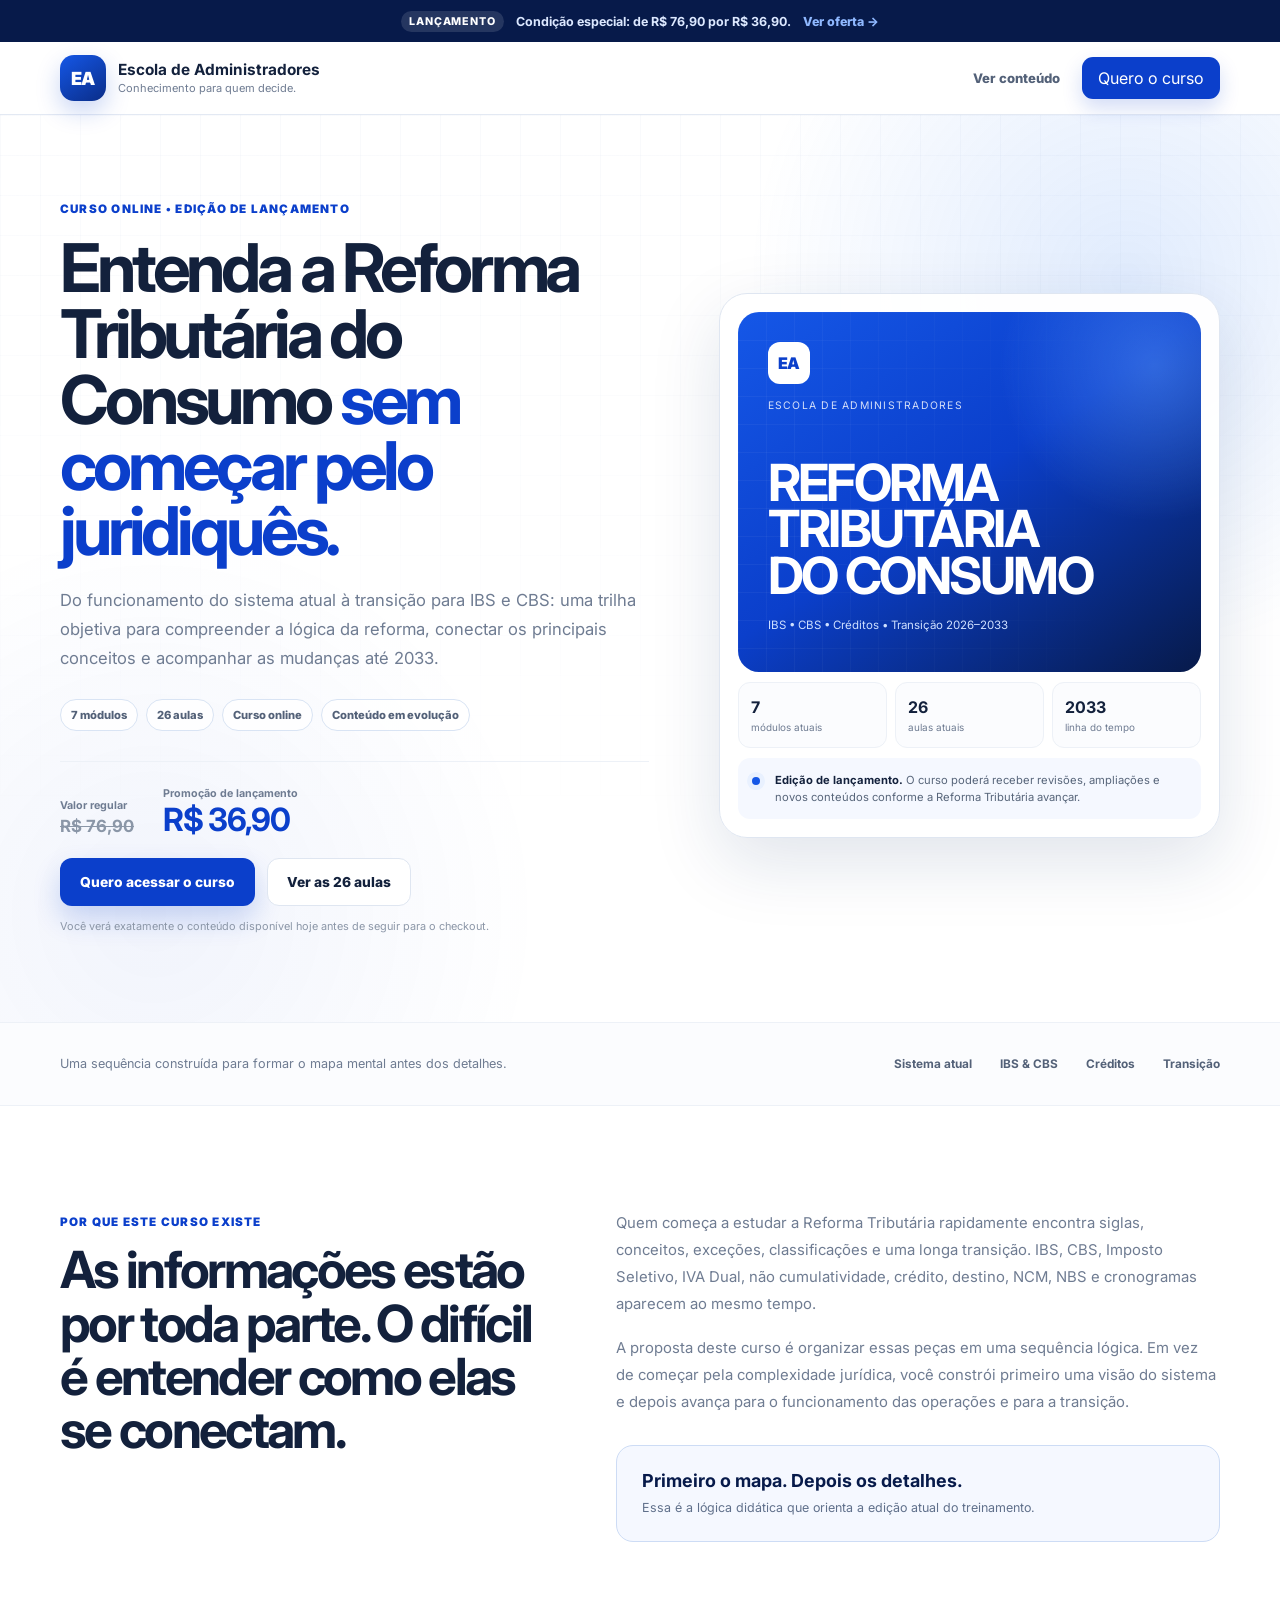
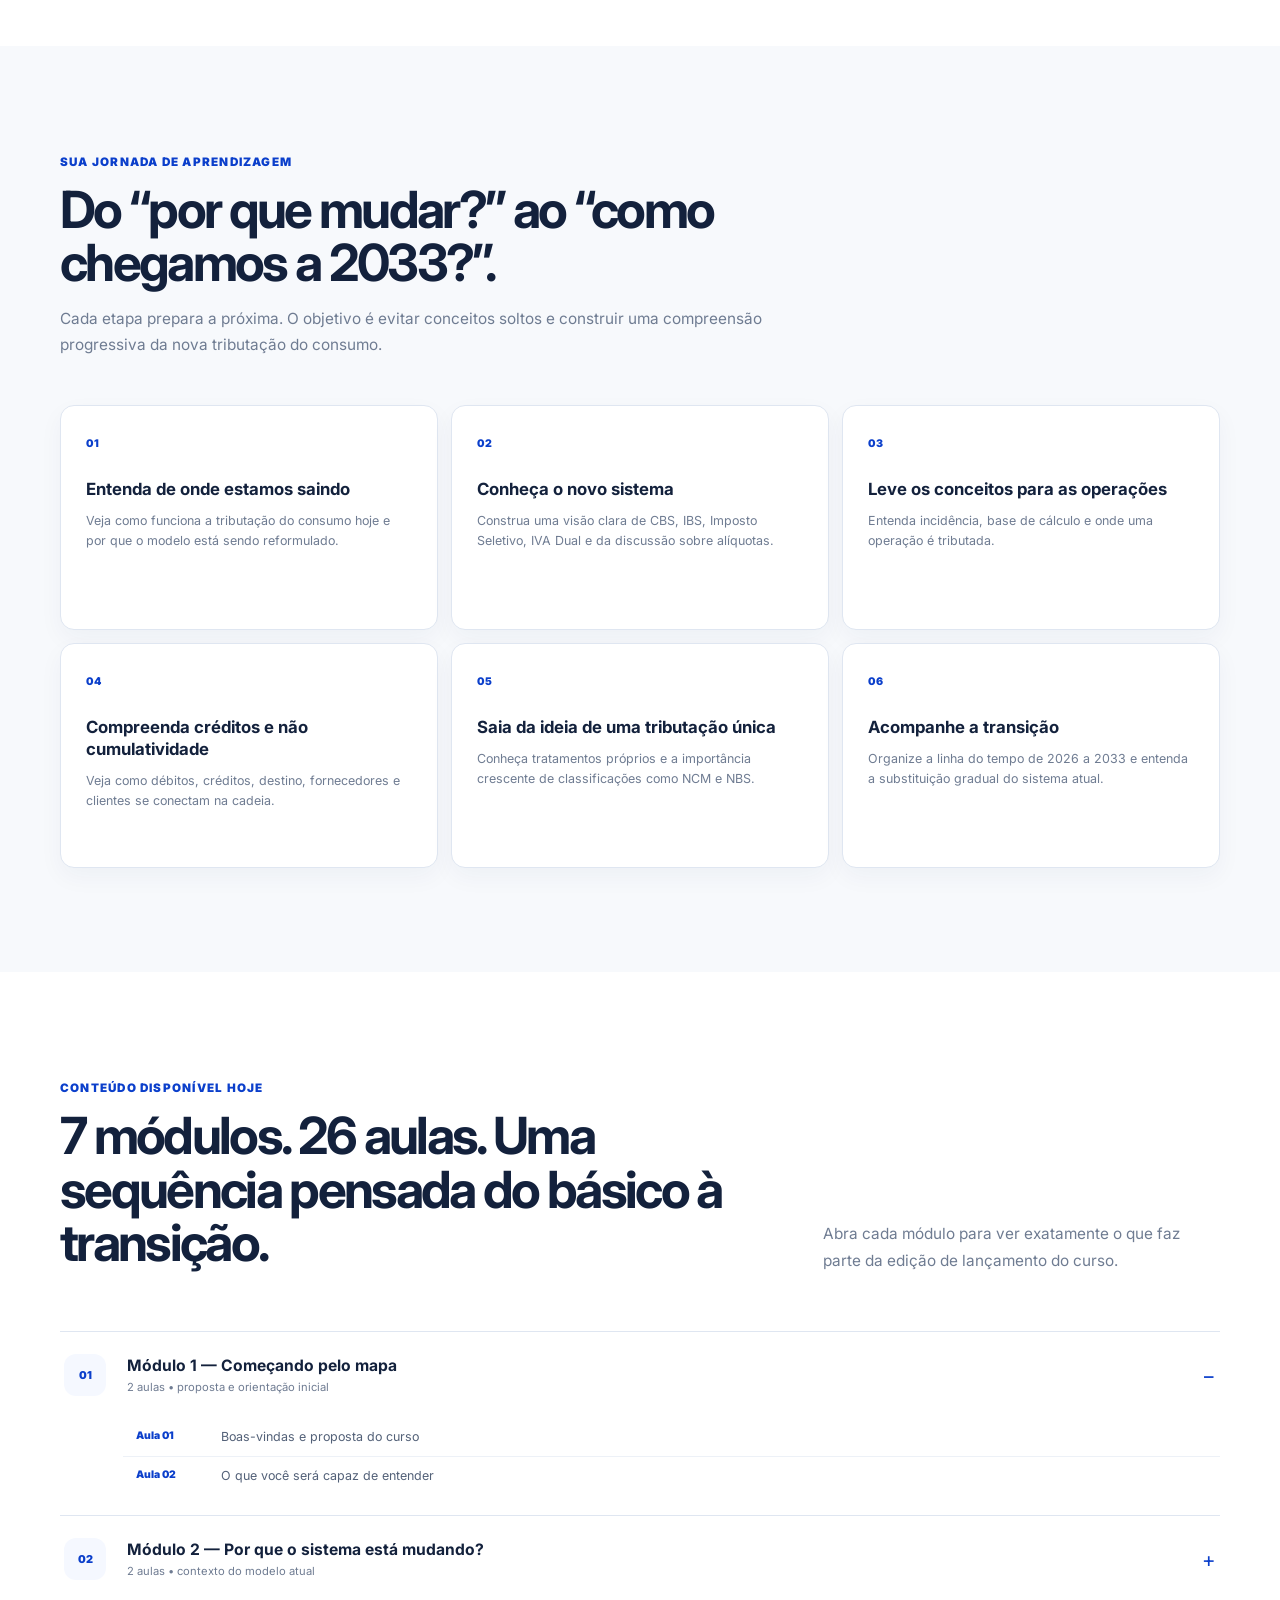
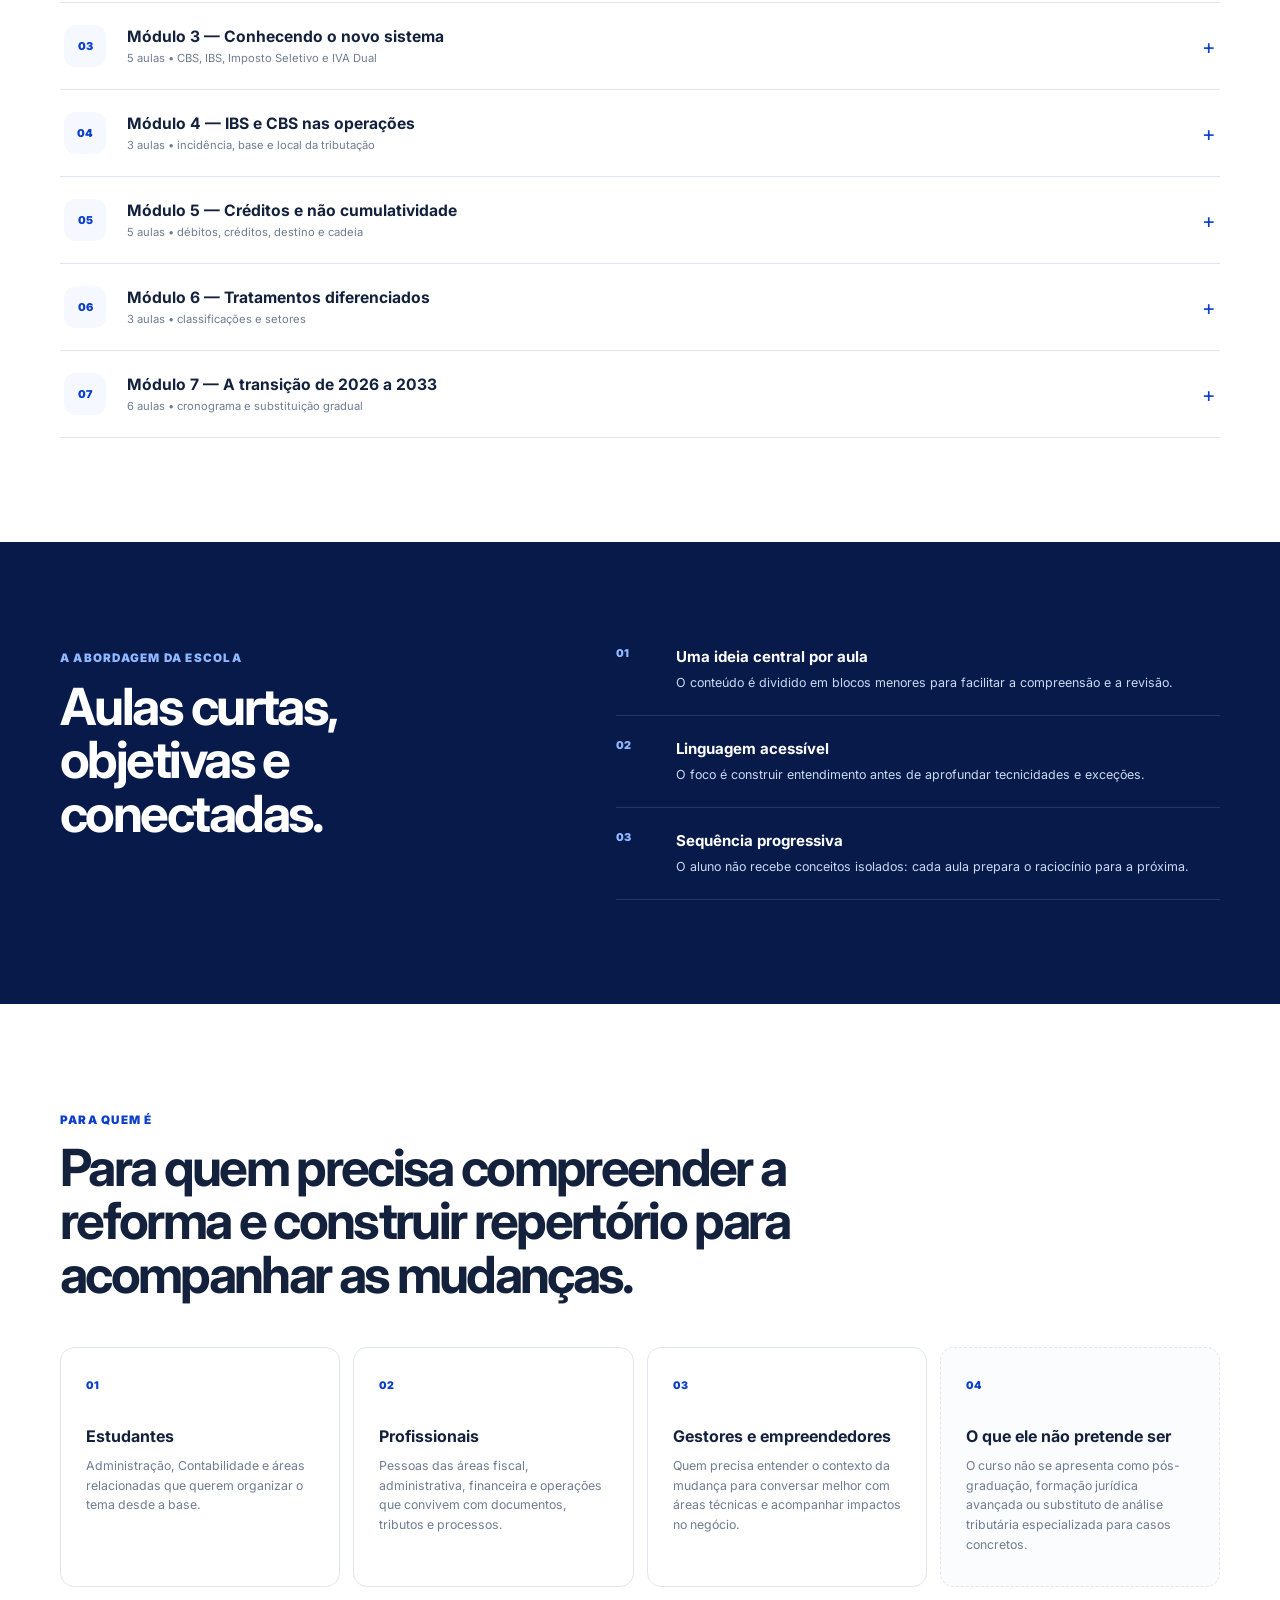
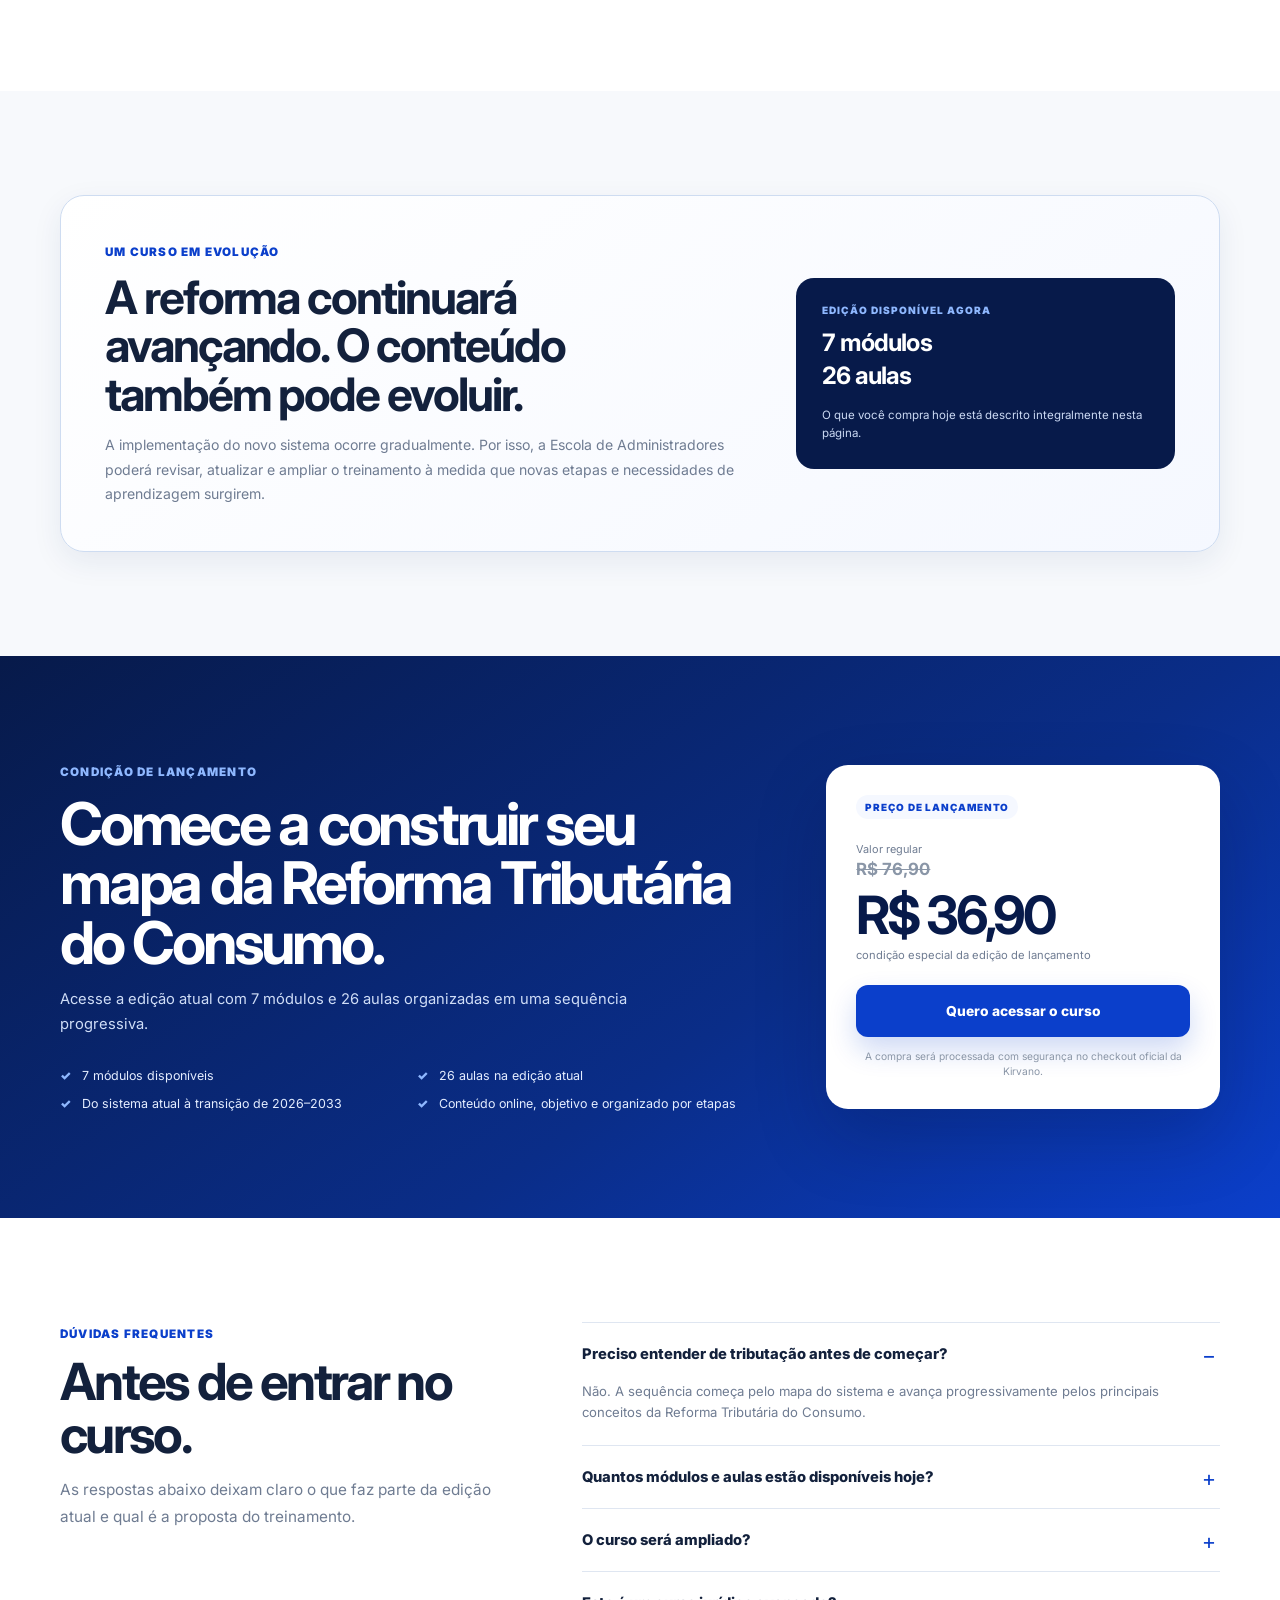
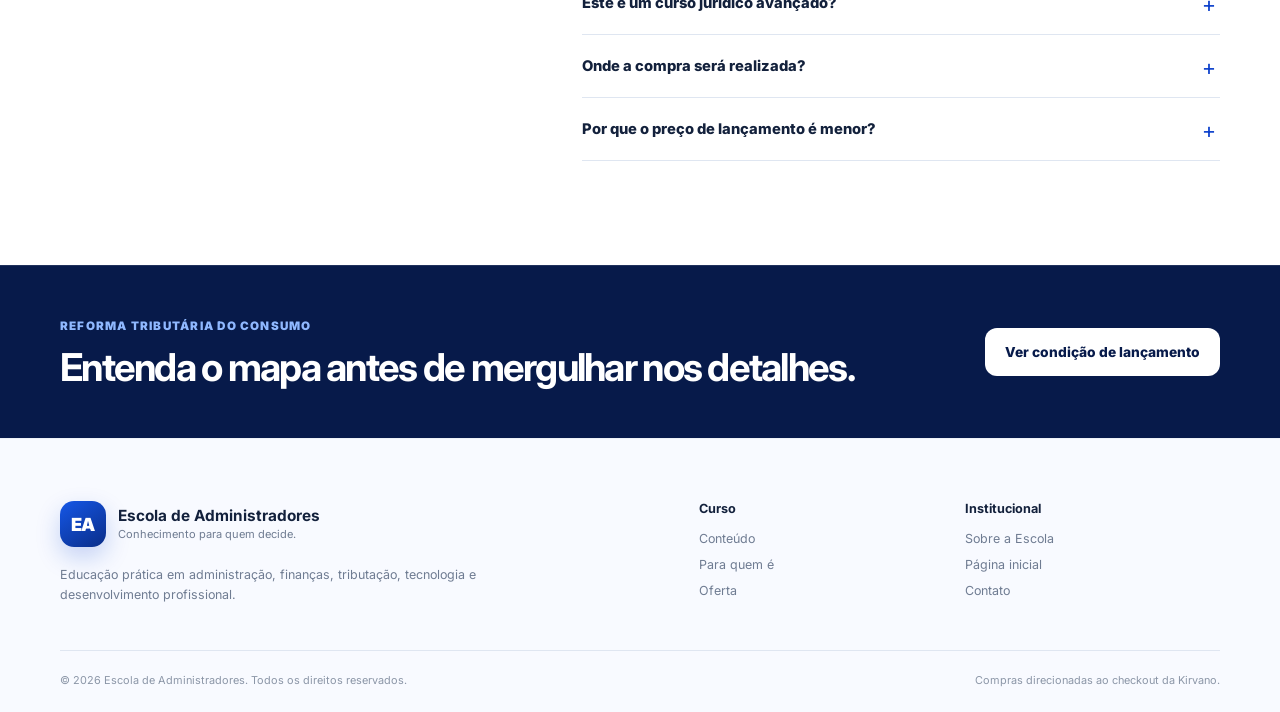
==== commit 93a432d2: "feat: adiciona página de vendas do glossário e integra checkouts" ====
--- a/reforma-tributaria/index.html
+++ b/reforma-tributaria/index.html
@@ -315,7 +315,7 @@
                 data-pending-label="Checkout em breve"
                 aria-disabled="true"
               >Checkout em breve</a>
-              <small class="sales-secure-note">A compra será processada no checkout oficial da Kirvano quando o link for configurado.</small>
+              <small class="sales-secure-note">A compra será processada com segurança no checkout oficial da Kirvano.</small>
             </div>
           </div>
         </div>
@@ -348,7 +348,7 @@
             </details>
             <details>
               <summary>Onde a compra será realizada?</summary>
-              <p>O botão de compra encaminhará você ao checkout oficial da Kirvano assim que o link comercial do curso estiver configurado.</p>
+              <p>O botão de compra encaminha você ao checkout oficial do curso na Kirvano.</p>
             </details>
             <details>
               <summary>Por que o preço de lançamento é menor?</summary>
--- a/assets/css/styles.css
+++ b/assets/css/styles.css
@@ -592,3 +592,23 @@
   .sales-mobile-cta strong { color: var(--blue-950); font-size: 1.2rem; }
   .sales-mobile-cta a { padding: 11px 15px; border-radius: 11px; background: var(--blue-800); color: var(--white); font-size: .76rem; font-weight: 900; }
 }
+
+/* Glossário Essencial — página de vendas */
+.cover-gloss { background: linear-gradient(150deg, #0b3fcb, #1557e7 52%, #071a4a); }
+.ebook-card-link { display: block; color: inherit; }
+.ebook-card-link:focus-visible { outline: 3px solid rgba(36,116,242,.34); outline-offset: 4px; }
+.glossary-product-card { overflow: hidden; }
+.glossary-product-image { width: 100%; aspect-ratio: 1 / 1; object-fit: cover; border-radius: 20px; background: var(--blue-50); }
+.glossary-feature-grid { grid-template-columns: repeat(3, 1fr); }
+.glossary-offer-title { display: block; margin-top: 11px; color: var(--blue-950); font-size: 2rem; line-height: 1.05; letter-spacing: -.045em; }
+.glossary-checkout-box > small:not(.sales-secure-note) { margin-top: 23px; color: var(--muted); font-size: .68rem; }
+.post-purchase-bar { background: linear-gradient(90deg, #071a4a, #0b3fcb); }
+.glossary-mobile-cta div small { color: #8a96a7; font-size: .61rem; }
+.glossary-mobile-cta div strong { font-size: .92rem; }
+
+@media (min-width: 1025px) {
+  .ebook-grid { grid-template-columns: repeat(4, 1fr); }
+}
+@media (max-width: 760px) {
+  .glossary-feature-grid { grid-template-columns: 1fr; }
+}
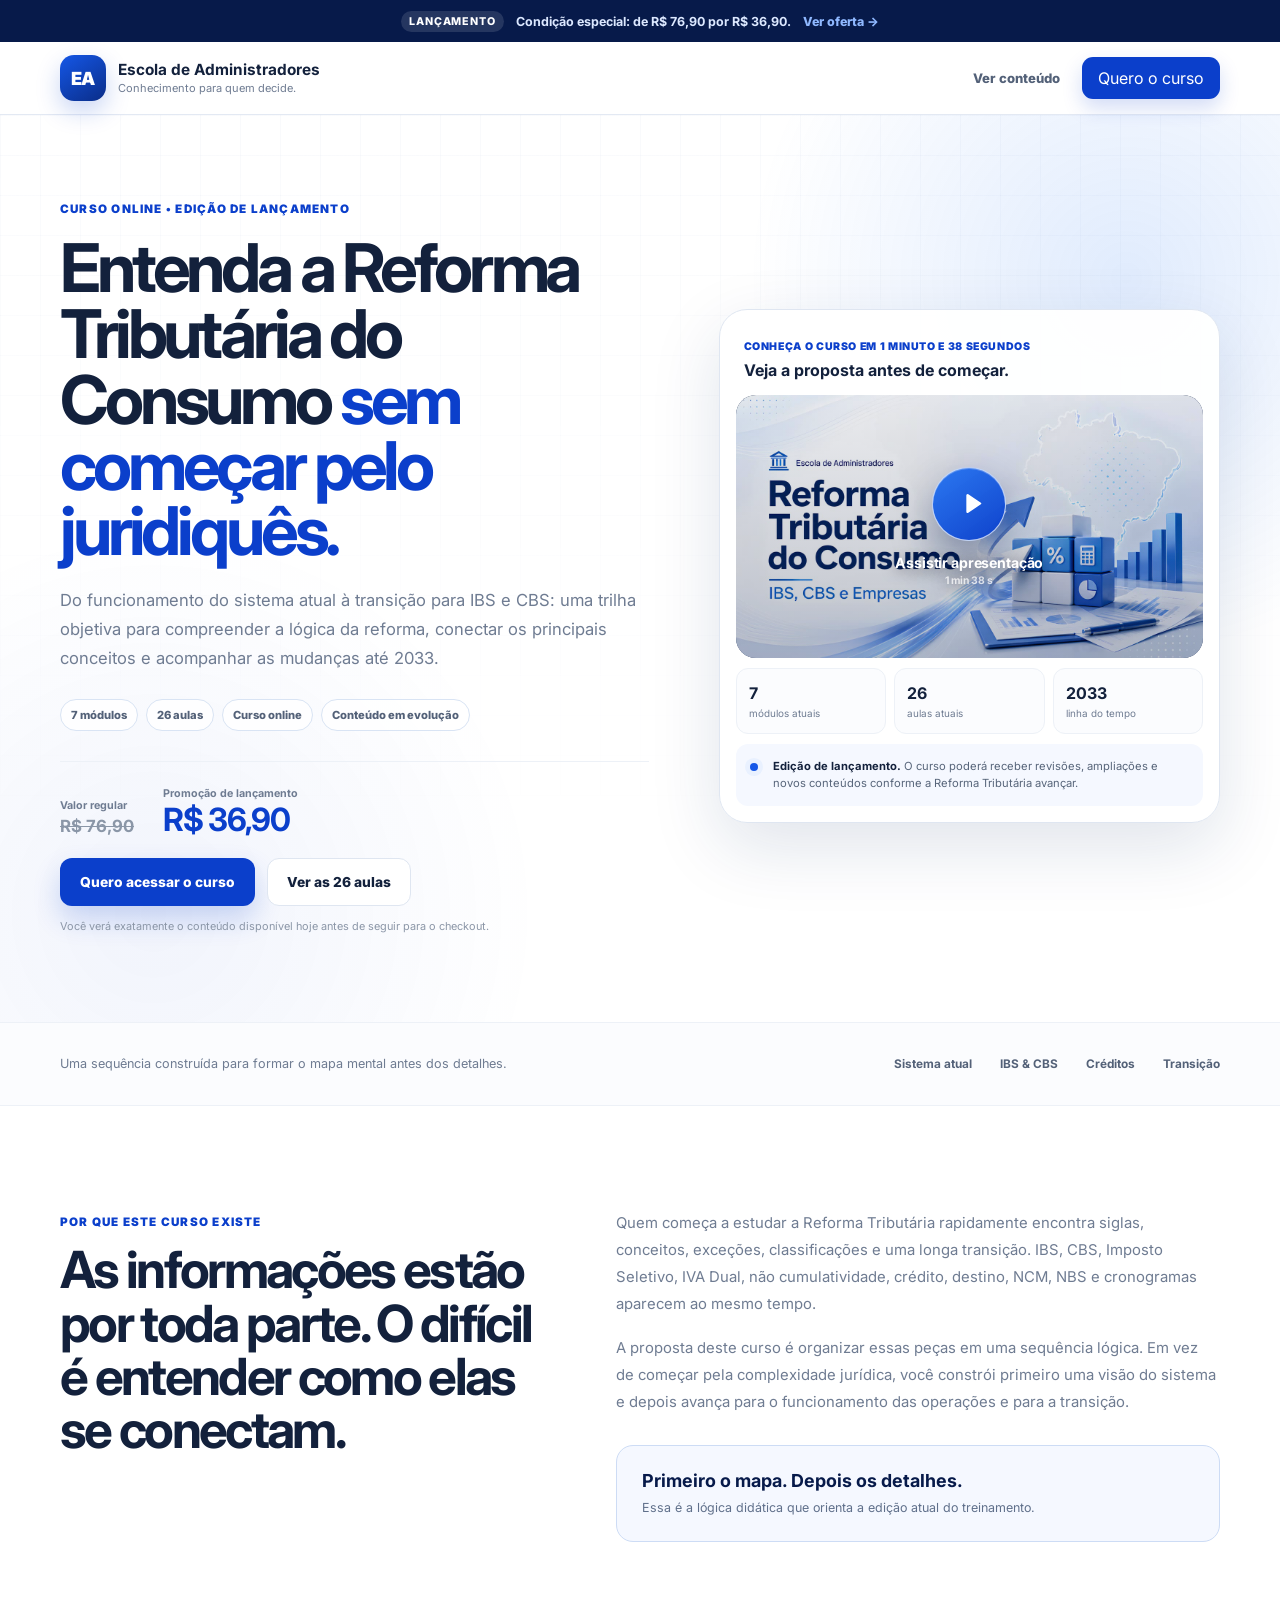
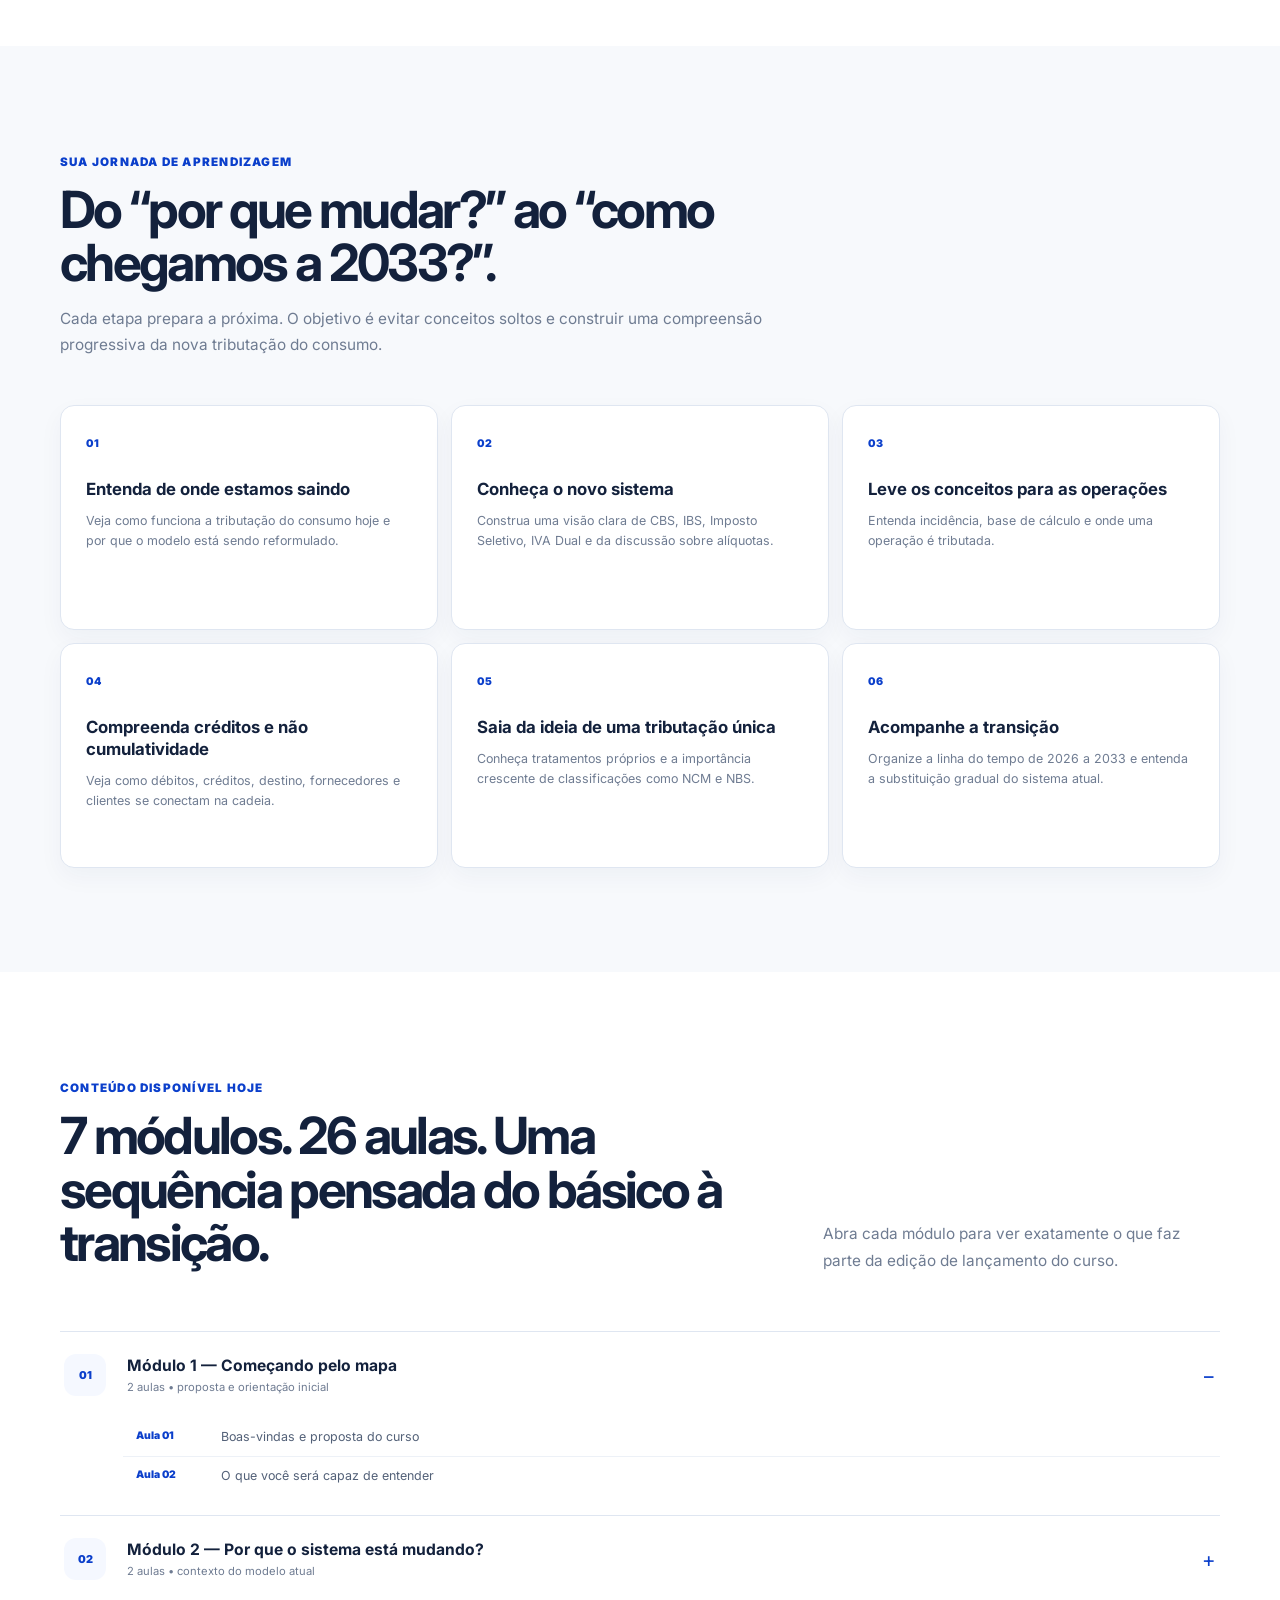
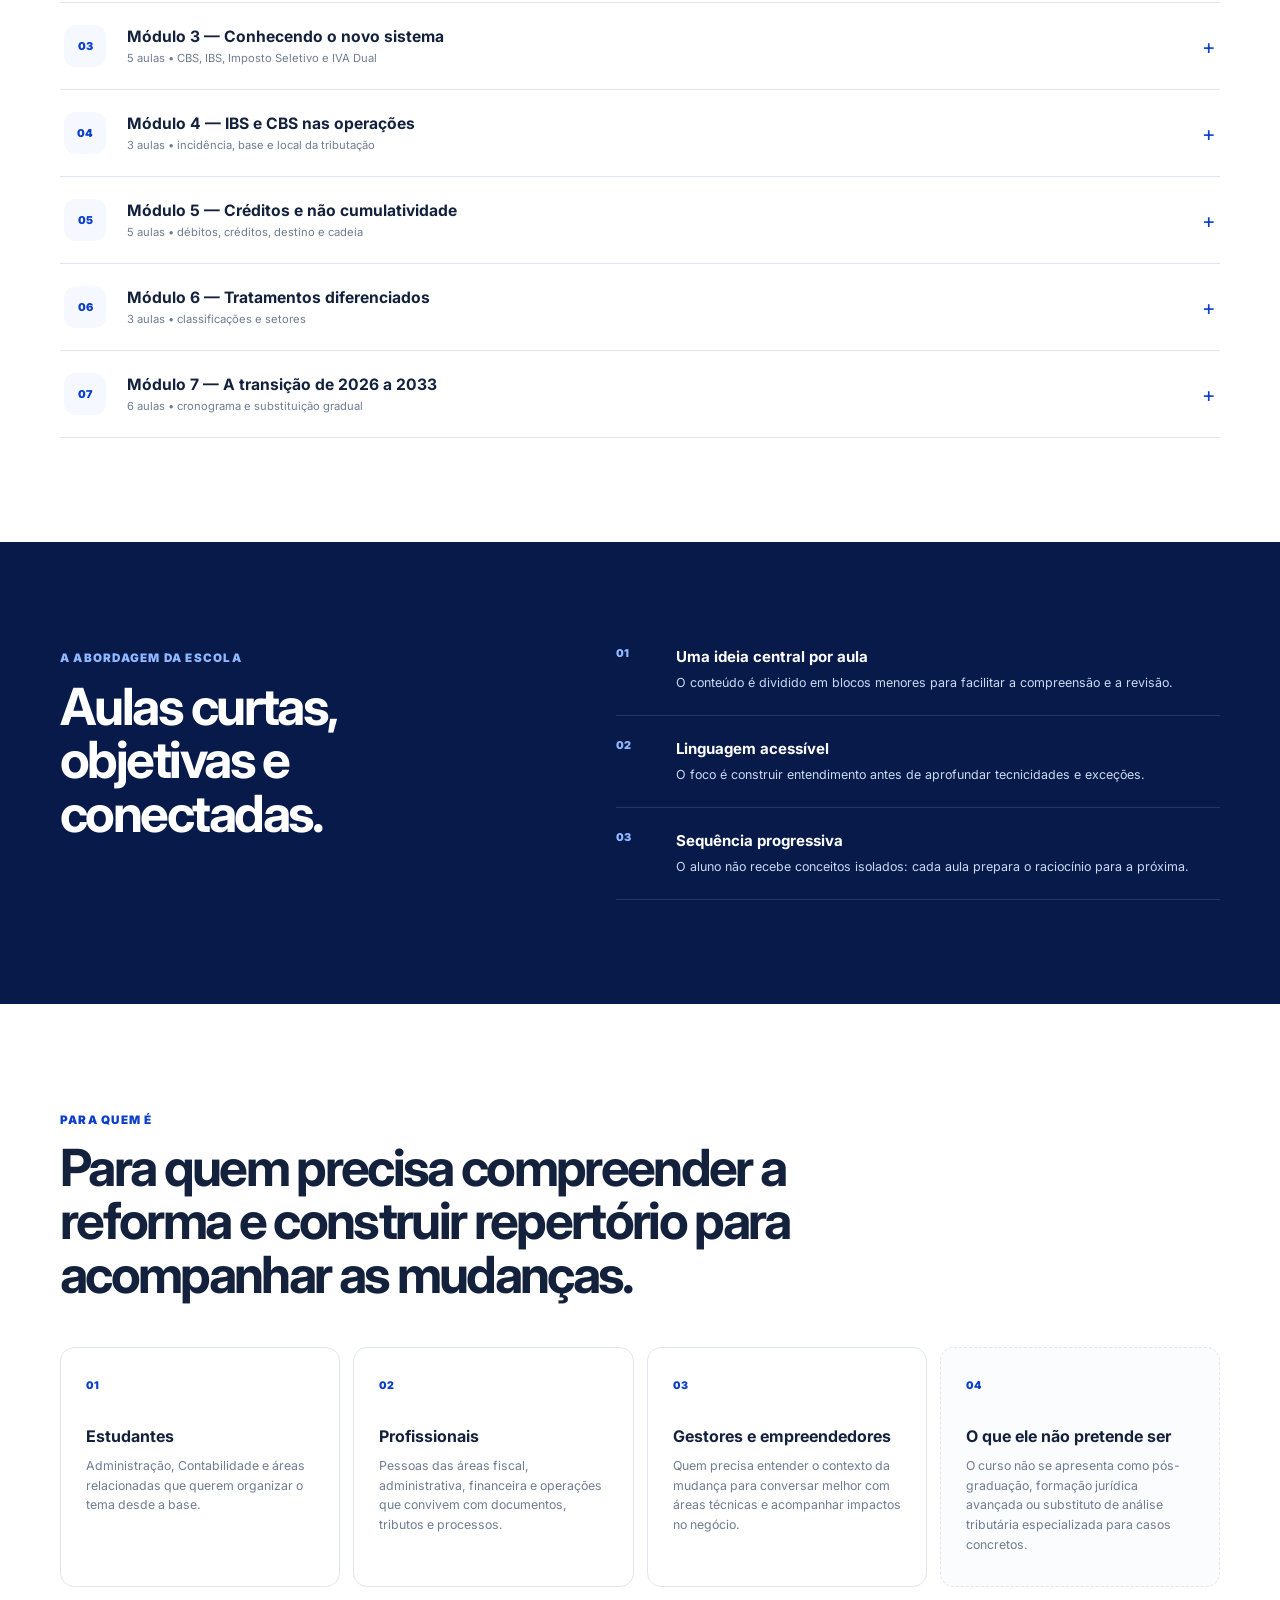
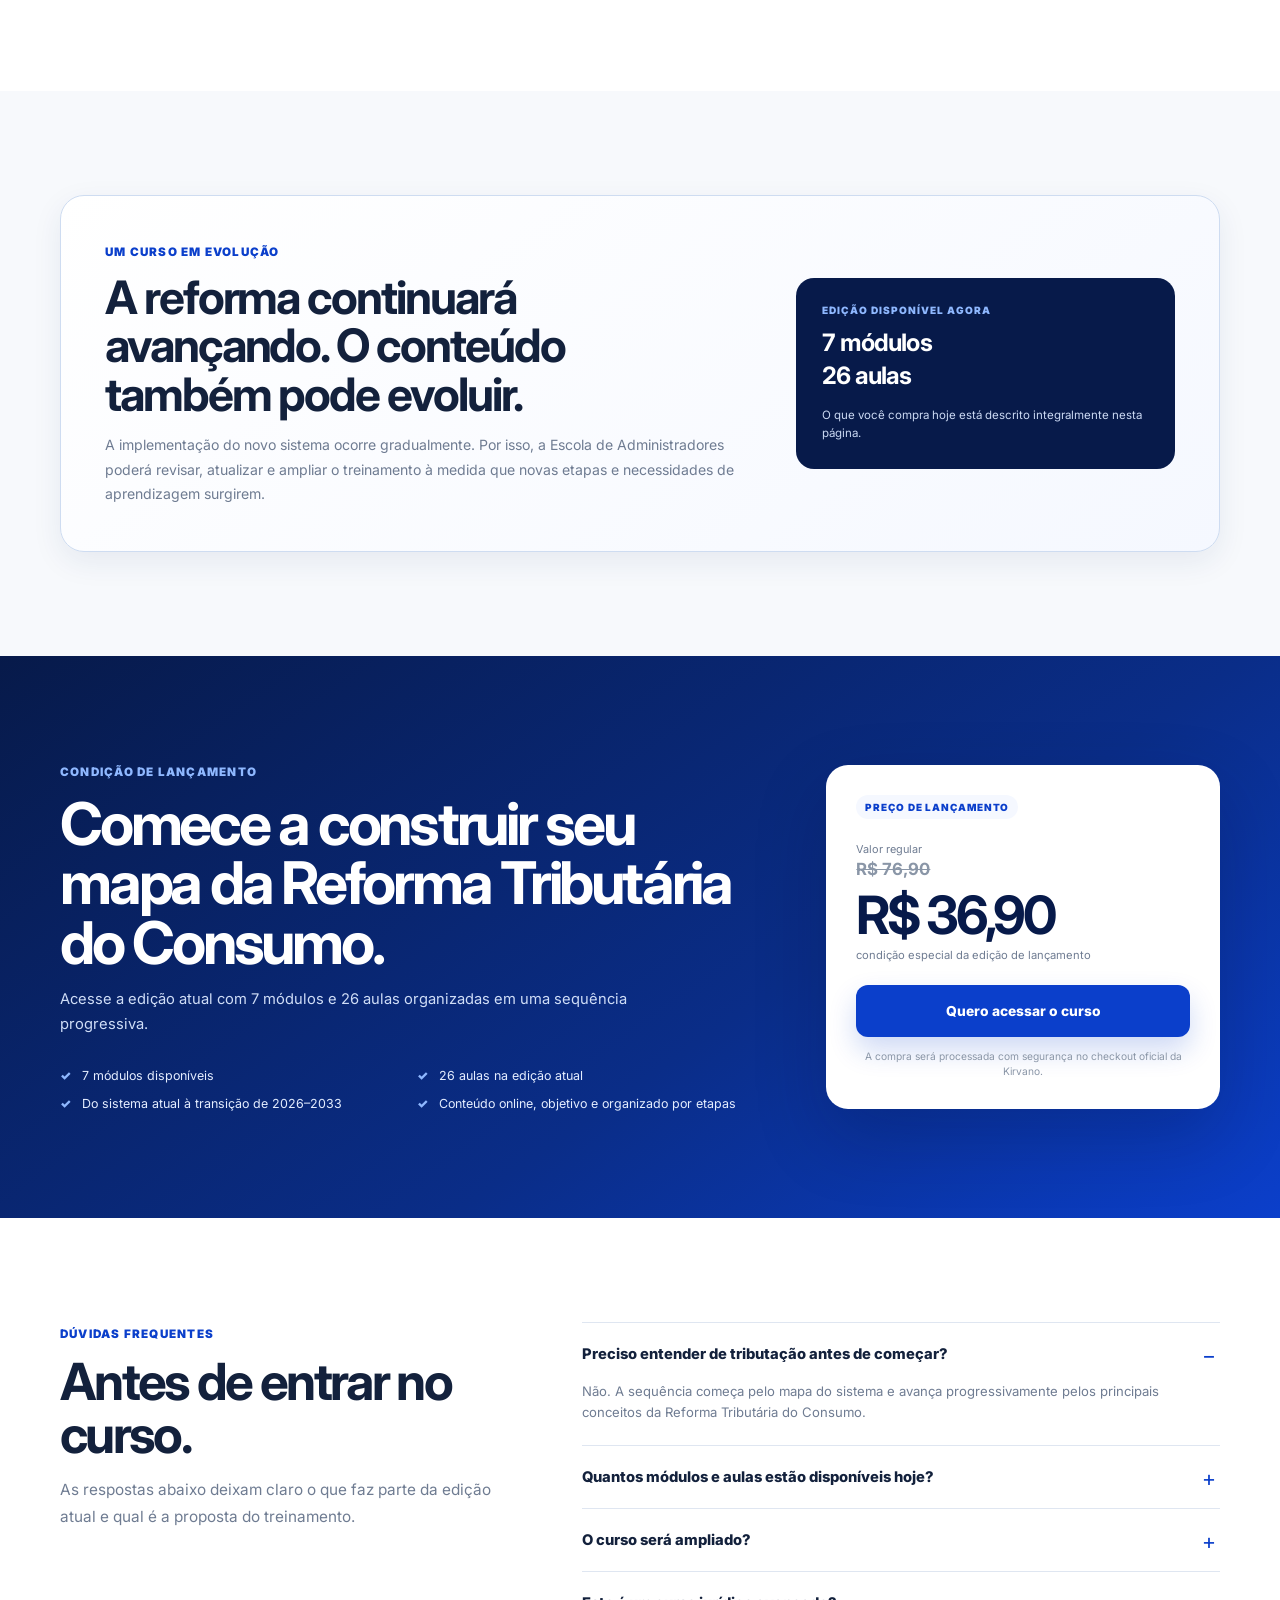
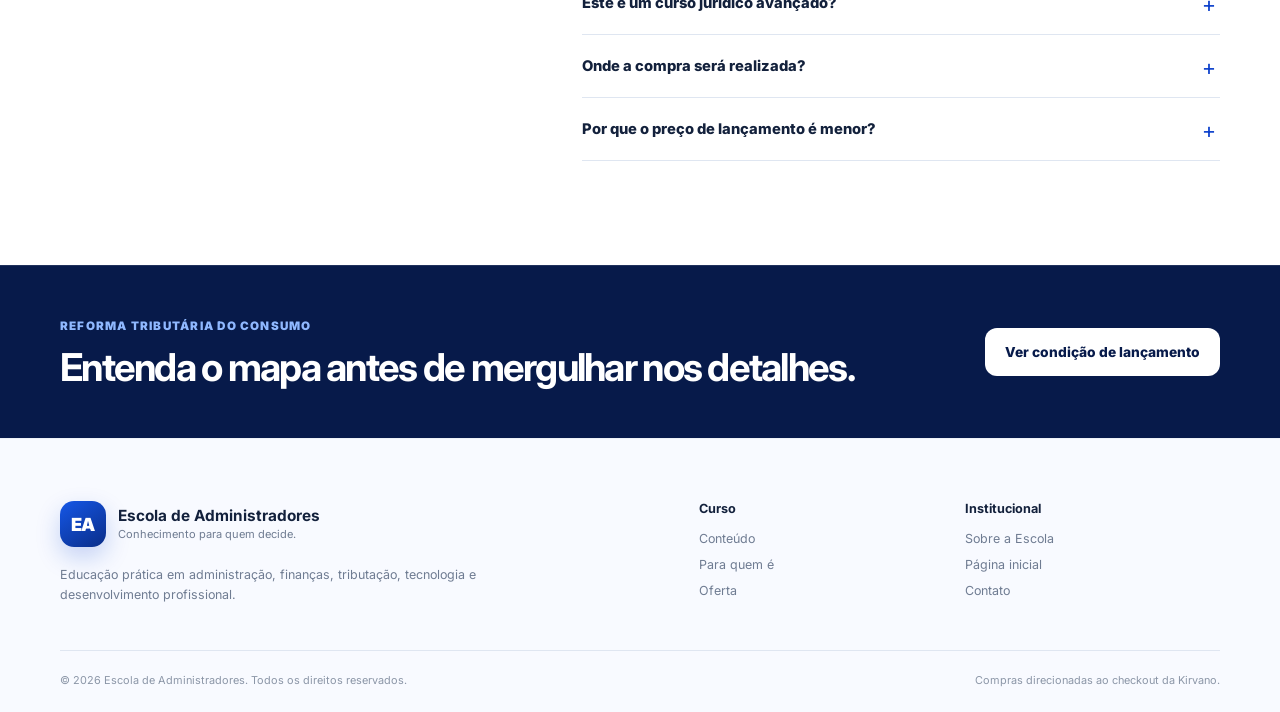
==== commit fe9c2a4a: "feat: adiciona EA Player personalizado na página da Reforma Tributária" ====
--- a/reforma-tributaria/index.html
+++ b/reforma-tributaria/index.html
@@ -87,14 +87,104 @@
             <small class="sales-microcopy">Você verá exatamente o conteúdo disponível hoje antes de seguir para o checkout.</small>
           </div>
 
-          <aside class="sales-product-card reveal" aria-label="Prévia do Curso Reforma Tributária do Consumo">
-            <div class="sales-course-cover">
-              <div class="mini-logo">EA</div>
-              <span>Escola de Administradores</span>
-              <strong>REFORMA<br />TRIBUTÁRIA<br />DO CONSUMO</strong>
-              <small>IBS • CBS • Créditos • Transição 2026–2033</small>
-            </div>
-            <div class="sales-product-meta">
+          <aside class="sales-video-card reveal" aria-label="Vídeo de apresentação do Curso Reforma Tributária do Consumo">
+            <div class="sales-video-heading">
+              <span class="sales-video-kicker">Conheça o curso em 1 minuto e 38 segundos</span>
+              <strong>Veja a proposta antes de começar.</strong>
+            </div>
+            <div class="sales-video-frame ea-player" data-ea-player>
+              <video
+                class="ea-player-video"
+                playsinline
+                preload="metadata"
+                poster="../assets/img/reforma-tributaria-video-poster.jpg"
+                aria-label="Vídeo promocional do curso Reforma Tributária do Consumo"
+              >
+                <source src="../assets/video/reforma-tributaria-conheca-o-curso.mp4" type="video/mp4" />
+                Seu navegador não oferece suporte à reprodução de vídeo.
+              </video>
+
+              <div class="ea-player-loading" aria-hidden="true"><span></span></div>
+
+              <button class="ea-player-stage-play" type="button" data-player-action="toggle" aria-label="Reproduzir vídeo">
+                <span class="ea-player-stage-icon" aria-hidden="true">
+                  <svg viewBox="0 0 24 24"><path d="M8 5.7v12.6c0 .78.85 1.26 1.52.86l9.45-6.3a1.03 1.03 0 0 0 0-1.72L9.52 4.84A1 1 0 0 0 8 5.7Z"/></svg>
+                </span>
+                <span class="ea-player-stage-copy">
+                  <strong>Assistir apresentação</strong>
+                  <small>1 min 38 s</small>
+                </span>
+              </button>
+
+              <div class="ea-player-brand" aria-hidden="true">
+                <span class="ea-player-brand-mark">EA</span>
+                <span>Escola de Administradores</span>
+              </div>
+
+              <div class="ea-player-controls" data-player-controls>
+                <div class="ea-player-progress-wrap">
+                  <input class="ea-player-progress" data-player-progress type="range" min="0" max="1000" value="0" step="1" aria-label="Progresso do vídeo" />
+                </div>
+
+                <div class="ea-player-control-row">
+                  <div class="ea-player-control-group">
+                    <button class="ea-player-icon-button" type="button" data-player-action="toggle" aria-label="Reproduzir vídeo" title="Reproduzir/Pausar (Espaço)">
+                      <svg class="icon-play" viewBox="0 0 24 24" aria-hidden="true"><path d="M8 5.7v12.6c0 .78.85 1.26 1.52.86l9.45-6.3a1.03 1.03 0 0 0 0-1.72L9.52 4.84A1 1 0 0 0 8 5.7Z"/></svg>
+                      <svg class="icon-pause" viewBox="0 0 24 24" aria-hidden="true"><path d="M7 5h3.6v14H7V5Zm6.4 0H17v14h-3.6V5Z"/></svg>
+                    </button>
+                    <button class="ea-player-icon-button ea-player-seek-button" type="button" data-player-action="back" aria-label="Voltar 10 segundos" title="Voltar 10 segundos">
+                      <svg viewBox="0 0 24 24" aria-hidden="true"><path d="M7.2 7.2V3.8L2.8 8.1l4.4 4.3V9a7.2 7.2 0 1 1-1.3 7.9l-2 .7A9.3 9.3 0 1 0 7.2 7.2Z"/><path d="M9.2 11.2h1.2v5.1H9.1v-3.7l-1 .7-.6-.9 1.7-1.2Zm4-.1c1.4 0 2.2 1 2.2 2.7s-.8 2.7-2.2 2.7-2.2-1-2.2-2.7.8-2.7 2.2-2.7Zm0 1c-.6 0-.9.5-.9 1.7s.3 1.7.9 1.7.9-.5.9-1.7-.3-1.7-.9-1.7Z"/></svg>
+                    </button>
+                    <button class="ea-player-icon-button ea-player-seek-button" type="button" data-player-action="forward" aria-label="Avançar 10 segundos" title="Avançar 10 segundos">
+                      <svg viewBox="0 0 24 24" aria-hidden="true"><path d="M16.8 7.2V3.8l4.4 4.3-4.4 4.3V9a7.2 7.2 0 1 0 1.3 7.9l2 .7a9.3 9.3 0 1 1-3.3-10.4Z"/><path d="M8.2 11.2h1.2v5.1H8.1v-3.7l-1 .7-.6-.9 1.7-1.2Zm4-.1c1.4 0 2.2 1 2.2 2.7s-.8 2.7-2.2 2.7-2.2-1-2.2-2.7.8-2.7 2.2-2.7Zm0 1c-.6 0-.9.5-.9 1.7s.3 1.7.9 1.7.9-.5.9-1.7-.3-1.7-.9-1.7Z"/></svg>
+                    </button>
+                    <div class="ea-player-volume-group">
+                      <button class="ea-player-icon-button" type="button" data-player-action="mute" aria-label="Silenciar vídeo" title="Ativar/Desativar som (M)">
+                        <svg class="icon-volume" viewBox="0 0 24 24" aria-hidden="true"><path d="M4 9.5v5h3.4l4.4 3.7V5.8L7.4 9.5H4Zm10.2-.8a5 5 0 0 1 0 6.6l1.5 1.3a7 7 0 0 0 0-9.2l-1.5 1.3Zm2.7-2.4a8.6 8.6 0 0 1 0 11.4l1.5 1.3a10.6 10.6 0 0 0 0-14l-1.5 1.3Z"/></svg>
+                        <svg class="icon-muted" viewBox="0 0 24 24" aria-hidden="true"><path d="M4 9.5v5h3.4l4.4 3.7V5.8L7.4 9.5H4Z"/><path d="m15.2 9.1 1.4-1.4 2 2 2-2 1.4 1.4-2 2 2 2-1.4 1.4-2-2-2 2-1.4-1.4 2-2-2-2Z"/></svg>
+                      </button>
+                      <input class="ea-player-volume" data-player-volume type="range" min="0" max="1" value="1" step="0.05" aria-label="Volume" />
+                    </div>
+                    <span class="ea-player-time" data-player-time>0:00 / 1:38</span>
+                  </div>
+
+                  <div class="ea-player-control-group ea-player-control-group-right">
+                    <div class="ea-player-speed-wrap">
+                      <button class="ea-player-text-button" type="button" data-player-action="speed" aria-haspopup="true" aria-expanded="false" aria-label="Velocidade de reprodução" title="Velocidade">
+                        <span data-player-speed-label>1x</span>
+                      </button>
+                      <div class="ea-player-speed-menu" data-player-speed-menu hidden>
+                        <button type="button" data-speed="0.75">0,75x</button>
+                        <button type="button" data-speed="1" class="active">1x</button>
+                        <button type="button" data-speed="1.25">1,25x</button>
+                        <button type="button" data-speed="1.5">1,5x</button>
+                        <button type="button" data-speed="2">2x</button>
+                      </div>
+                    </div>
+                    <button class="ea-player-icon-button ea-player-pip" type="button" data-player-action="pip" aria-label="Picture in Picture" title="Picture in Picture">
+                      <svg viewBox="0 0 24 24" aria-hidden="true"><path d="M3 5.5h18v13H3v-13Zm2 2v9h14v-9H5Z"/><path d="M12.5 11h5v4h-5z"/></svg>
+                    </button>
+                    <button class="ea-player-icon-button" type="button" data-player-action="fullscreen" aria-label="Tela cheia" title="Tela cheia (F)">
+                      <svg class="icon-fullscreen" viewBox="0 0 24 24" aria-hidden="true"><path d="M5 9V5h4V3H3v6h2Zm10-6v2h4v4h2V3h-6Zm4 12v4h-4v2h6v-6h-2ZM9 19H5v-4H3v6h6v-2Z"/></svg>
+                      <svg class="icon-fullscreen-exit" viewBox="0 0 24 24" aria-hidden="true"><path d="M9 3v6H3V7h4V3h2Zm6 0h2v4h4v2h-6V3Zm6 12v2h-4v4h-2v-6h6ZM9 15v6H7v-4H3v-2h6Z"/></svg>
+                    </button>
+                  </div>
+                </div>
+              </div>
+
+              <div class="ea-player-end-card" data-player-end-card hidden>
+                <span class="ea-player-end-kicker">Escola de Administradores</span>
+                <strong>Pronto para começar?</strong>
+                <p>Conheça o conteúdo completo e acesse a edição de lançamento.</p>
+                <div>
+                  <button type="button" class="ea-player-replay" data-player-action="replay">↻ Rever vídeo</button>
+                  <a href="#oferta" class="ea-player-cta">Quero acessar o curso</a>
+                </div>
+              </div>
+
+              <div class="ea-player-toast" data-player-toast role="status" aria-live="polite"></div>
+            </div>
+            <div class="sales-product-meta sales-video-meta" aria-label="Resumo do curso">
               <div><strong>7</strong><span>módulos atuais</span></div>
               <div><strong>26</strong><span>aulas atuais</span></div>
               <div><strong>2033</strong><span>linha do tempo</span></div>
--- a/assets/css/styles.css
+++ b/assets/css/styles.css
@@ -612,3 +612,401 @@
 @media (max-width: 760px) {
   .glossary-feature-grid { grid-template-columns: 1fr; }
 }
+
+/* Vídeo promocional em destaque no topo da página de vendas */
+.sales-video-card {
+  border: 1px solid var(--line);
+  border-radius: 28px;
+  background: rgba(255,255,255,.97);
+  box-shadow: var(--shadow);
+  padding: 16px;
+}
+.sales-video-heading { padding: 8px 8px 14px; }
+.sales-video-heading strong { display: block; margin-top: 6px; color: var(--ink); font-size: 1rem; line-height: 1.35; }
+.sales-video-kicker { color: var(--blue-800); font-size: .66rem; font-weight: 900; letter-spacing: .06em; text-transform: uppercase; }
+.sales-video-frame {
+  position: relative;
+  overflow: hidden;
+  aspect-ratio: 16 / 9;
+  border-radius: 20px;
+  background: #06163d;
+  box-shadow: inset 0 0 0 1px rgba(255,255,255,.08);
+}
+.sales-video-frame video { display: block; width: 100%; height: 100%; object-fit: cover; background: #06163d; }
+.sales-video-meta { margin-top: 10px; }
+
+@media (max-width: 980px) {
+  .sales-video-card { max-width: 760px; }
+}
+
+@media (max-width: 680px) {
+  .sales-video-card { padding: 10px; border-radius: 21px; }
+  .sales-video-frame { border-radius: 15px; }
+  .sales-video-heading { padding: 8px 6px 12px; }
+  .sales-video-heading strong { font-size: .92rem; }
+}
+
+
+/* =========================================================
+   EA PLAYER — PLAYER DE VÍDEO PERSONALIZADO
+   ========================================================= */
+.ea-player {
+  --ea-player-progress: 0%;
+  --ea-player-volume: 100%;
+  isolation: isolate;
+  cursor: default;
+  user-select: none;
+  -webkit-user-select: none;
+}
+.ea-player::after {
+  content: "";
+  position: absolute;
+  inset: 0;
+  z-index: 2;
+  pointer-events: none;
+  background: linear-gradient(to bottom, rgba(3,16,49,.28), transparent 28%, transparent 55%, rgba(3,16,49,.78));
+  opacity: 0;
+  transition: opacity .25s ease;
+}
+.ea-player.started::after,
+.ea-player:hover::after,
+.ea-player.controls-visible::after { opacity: 1; }
+.ea-player-video {
+  position: absolute;
+  inset: 0;
+  z-index: 1;
+  display: block;
+  width: 100%;
+  height: 100%;
+  object-fit: cover;
+  background: #06163d;
+}
+.ea-player button,
+.ea-player input { font: inherit; }
+.ea-player button { -webkit-tap-highlight-color: transparent; }
+.ea-player svg { display: block; width: 20px; height: 20px; fill: currentColor; }
+
+.ea-player-stage-play {
+  position: absolute;
+  inset: 0;
+  z-index: 7;
+  display: flex;
+  flex-direction: column;
+  align-items: center;
+  justify-content: center;
+  gap: 13px;
+  width: 100%;
+  border: 0;
+  background: linear-gradient(180deg, rgba(4,18,53,.08), rgba(4,18,53,.26));
+  color: #fff;
+  cursor: pointer;
+  transition: opacity .25s ease, visibility .25s ease;
+}
+.ea-player.started .ea-player-stage-play { opacity: 0; visibility: hidden; pointer-events: none; }
+.ea-player-stage-icon {
+  display: grid;
+  place-items: center;
+  width: 74px;
+  height: 74px;
+  padding-left: 4px;
+  border: 1px solid rgba(255,255,255,.7);
+  border-radius: 999px;
+  background: linear-gradient(145deg, rgba(36,116,242,.96), rgba(11,63,203,.98));
+  box-shadow: 0 18px 42px rgba(3,22,70,.36), inset 0 1px 0 rgba(255,255,255,.25);
+  transition: transform .2s ease, box-shadow .2s ease;
+}
+.ea-player-stage-icon svg { width: 31px; height: 31px; }
+.ea-player-stage-play:hover .ea-player-stage-icon { transform: scale(1.07); box-shadow: 0 22px 50px rgba(3,22,70,.44), inset 0 1px 0 rgba(255,255,255,.3); }
+.ea-player-stage-copy { display: flex; flex-direction: column; align-items: center; gap: 3px; text-shadow: 0 2px 14px rgba(1,11,33,.55); }
+.ea-player-stage-copy strong { font-size: .88rem; letter-spacing: -.01em; }
+.ea-player-stage-copy small { color: rgba(255,255,255,.74); font-size: .65rem; font-weight: 700; }
+
+.ea-player-brand {
+  position: absolute;
+  top: 16px;
+  left: 17px;
+  z-index: 6;
+  display: flex;
+  align-items: center;
+  gap: 8px;
+  color: rgba(255,255,255,.94);
+  font-size: .61rem;
+  font-weight: 800;
+  letter-spacing: .01em;
+  text-shadow: 0 2px 10px rgba(0,0,0,.28);
+  opacity: 0;
+  transform: translateY(-5px);
+  transition: opacity .2s ease, transform .2s ease;
+  pointer-events: none;
+}
+.ea-player.started:hover .ea-player-brand,
+.ea-player.started.controls-visible .ea-player-brand { opacity: 1; transform: none; }
+.ea-player-brand-mark {
+  display: grid;
+  place-items: center;
+  width: 28px;
+  height: 28px;
+  border: 1px solid rgba(255,255,255,.34);
+  border-radius: 8px;
+  background: rgba(11,63,203,.9);
+  color: #fff;
+  font-size: .65rem;
+  font-weight: 950;
+  box-shadow: 0 7px 18px rgba(0,0,0,.16);
+}
+
+.ea-player-controls {
+  position: absolute;
+  right: 0;
+  bottom: 0;
+  left: 0;
+  z-index: 8;
+  padding: 0 15px 13px;
+  color: #fff;
+  opacity: 0;
+  transform: translateY(7px);
+  transition: opacity .2s ease, transform .2s ease;
+  pointer-events: none;
+}
+.ea-player.started:hover .ea-player-controls,
+.ea-player.started.controls-visible .ea-player-controls,
+.ea-player.paused .ea-player-controls { opacity: 1; transform: none; pointer-events: auto; }
+.ea-player.hide-controls { cursor: none; }
+.ea-player.hide-controls .ea-player-controls,
+.ea-player.hide-controls .ea-player-brand { opacity: 0; transform: translateY(7px); pointer-events: none; }
+
+.ea-player-progress-wrap { padding: 7px 0 8px; }
+.ea-player-progress,
+.ea-player-volume {
+  width: 100%;
+  height: 4px;
+  margin: 0;
+  border: 0;
+  border-radius: 999px;
+  outline: 0;
+  appearance: none;
+  -webkit-appearance: none;
+  background: linear-gradient(to right, #4f91ff 0 var(--ea-player-progress), rgba(255,255,255,.32) var(--ea-player-progress) 100%);
+  cursor: pointer;
+}
+.ea-player-progress::-webkit-slider-thumb,
+.ea-player-volume::-webkit-slider-thumb {
+  width: 13px;
+  height: 13px;
+  border: 2px solid #fff;
+  border-radius: 50%;
+  appearance: none;
+  -webkit-appearance: none;
+  background: #2474f2;
+  box-shadow: 0 2px 8px rgba(0,0,0,.3);
+  opacity: 0;
+  transform: scale(.7);
+  transition: opacity .15s ease, transform .15s ease;
+}
+.ea-player-progress::-moz-range-thumb,
+.ea-player-volume::-moz-range-thumb {
+  width: 10px;
+  height: 10px;
+  border: 2px solid #fff;
+  border-radius: 50%;
+  background: #2474f2;
+  box-shadow: 0 2px 8px rgba(0,0,0,.3);
+  opacity: 0;
+}
+.ea-player-progress:hover { height: 5px; }
+.ea-player-progress:hover::-webkit-slider-thumb,
+.ea-player-volume:hover::-webkit-slider-thumb,
+.ea-player-progress:focus-visible::-webkit-slider-thumb,
+.ea-player-volume:focus-visible::-webkit-slider-thumb { opacity: 1; transform: scale(1); }
+.ea-player-progress:hover::-moz-range-thumb,
+.ea-player-volume:hover::-moz-range-thumb { opacity: 1; }
+
+.ea-player-control-row { display: flex; align-items: center; justify-content: space-between; gap: 12px; }
+.ea-player-control-group { display: flex; align-items: center; gap: 5px; min-width: 0; }
+.ea-player-control-group-right { justify-content: flex-end; }
+.ea-player-icon-button,
+.ea-player-text-button {
+  display: grid;
+  place-items: center;
+  min-width: 34px;
+  height: 34px;
+  padding: 0 7px;
+  border: 0;
+  border-radius: 9px;
+  background: transparent;
+  color: rgba(255,255,255,.94);
+  cursor: pointer;
+  transition: background .16s ease, color .16s ease, transform .16s ease;
+}
+.ea-player-icon-button:hover,
+.ea-player-text-button:hover,
+.ea-player-icon-button:focus-visible,
+.ea-player-text-button:focus-visible { background: rgba(255,255,255,.13); color: #fff; outline: none; }
+.ea-player-icon-button:active,
+.ea-player-text-button:active { transform: scale(.94); }
+.ea-player .icon-pause,
+.ea-player .icon-muted,
+.ea-player .icon-fullscreen-exit { display: none; }
+.ea-player.playing .icon-play { display: none; }
+.ea-player.playing .icon-pause { display: block; }
+.ea-player.muted .icon-volume { display: none; }
+.ea-player.muted .icon-muted { display: block; }
+.ea-player.is-fullscreen .icon-fullscreen { display: none; }
+.ea-player.is-fullscreen .icon-fullscreen-exit { display: block; }
+.ea-player-seek-button svg { width: 21px; height: 21px; }
+.ea-player-time { margin-left: 4px; color: rgba(255,255,255,.78); font-size: .62rem; font-variant-numeric: tabular-nums; white-space: nowrap; }
+.ea-player-volume-group { display: flex; align-items: center; gap: 2px; }
+.ea-player-volume {
+  width: 62px;
+  background: linear-gradient(to right, #fff 0 var(--ea-player-volume), rgba(255,255,255,.3) var(--ea-player-volume) 100%);
+}
+.ea-player-volume::-webkit-slider-thumb { width: 11px; height: 11px; background: #fff; }
+.ea-player-volume::-moz-range-thumb { width: 8px; height: 8px; background: #fff; }
+.ea-player-text-button { min-width: 38px; color: rgba(255,255,255,.88); font-size: .65rem; font-weight: 900; }
+
+.ea-player-speed-wrap { position: relative; }
+.ea-player-speed-menu {
+  position: absolute;
+  right: 0;
+  bottom: calc(100% + 9px);
+  z-index: 12;
+  width: 92px;
+  padding: 6px;
+  border: 1px solid rgba(255,255,255,.15);
+  border-radius: 12px;
+  background: rgba(5,18,51,.94);
+  box-shadow: 0 15px 35px rgba(0,0,0,.28);
+  backdrop-filter: blur(12px);
+}
+.ea-player-speed-menu[hidden] { display: none; }
+.ea-player-speed-menu button {
+  width: 100%;
+  padding: 8px 9px;
+  border: 0;
+  border-radius: 8px;
+  background: transparent;
+  color: rgba(255,255,255,.76);
+  font-size: .67rem;
+  font-weight: 800;
+  text-align: left;
+  cursor: pointer;
+}
+.ea-player-speed-menu button:hover,
+.ea-player-speed-menu button.active { background: rgba(36,116,242,.24); color: #fff; }
+
+.ea-player-loading {
+  position: absolute;
+  inset: 0;
+  z-index: 10;
+  display: none;
+  place-items: center;
+  pointer-events: none;
+}
+.ea-player.waiting .ea-player-loading { display: grid; }
+.ea-player-loading span {
+  width: 38px;
+  height: 38px;
+  border: 3px solid rgba(255,255,255,.25);
+  border-top-color: #fff;
+  border-radius: 50%;
+  animation: ea-player-spin .75s linear infinite;
+}
+@keyframes ea-player-spin { to { transform: rotate(360deg); } }
+
+.ea-player-toast {
+  position: absolute;
+  top: 50%;
+  left: 50%;
+  z-index: 11;
+  min-width: 64px;
+  padding: 9px 13px;
+  border: 1px solid rgba(255,255,255,.16);
+  border-radius: 999px;
+  background: rgba(5,18,51,.82);
+  color: #fff;
+  font-size: .67rem;
+  font-weight: 900;
+  text-align: center;
+  opacity: 0;
+  transform: translate(-50%, -50%) scale(.9);
+  transition: opacity .16s ease, transform .16s ease;
+  pointer-events: none;
+  backdrop-filter: blur(8px);
+}
+.ea-player-toast.show { opacity: 1; transform: translate(-50%, -50%) scale(1); }
+
+.ea-player-end-card {
+  position: absolute;
+  inset: 0;
+  z-index: 15;
+  display: flex;
+  flex-direction: column;
+  align-items: center;
+  justify-content: center;
+  padding: 26px;
+  background: radial-gradient(circle at 50% 20%, rgba(36,116,242,.25), transparent 36%), rgba(4,18,53,.94);
+  color: #fff;
+  text-align: center;
+  backdrop-filter: blur(5px);
+}
+.ea-player-end-card[hidden] { display: none; }
+.ea-player-end-kicker { color: #8eb9ff; font-size: .6rem; font-weight: 900; letter-spacing: .1em; text-transform: uppercase; }
+.ea-player-end-card strong { margin-top: 8px; font-size: clamp(1.3rem, 3vw, 2rem); letter-spacing: -.04em; }
+.ea-player-end-card p { max-width: 390px; margin: 7px 0 17px; color: rgba(255,255,255,.7); font-size: .72rem; line-height: 1.55; }
+.ea-player-end-card > div { display: flex; align-items: center; justify-content: center; gap: 8px; flex-wrap: wrap; }
+.ea-player-replay,
+.ea-player-cta {
+  min-height: 38px;
+  padding: 10px 14px;
+  border-radius: 10px;
+  font-size: .67rem;
+  font-weight: 900;
+  text-decoration: none;
+  cursor: pointer;
+}
+.ea-player-replay { border: 1px solid rgba(255,255,255,.2); background: rgba(255,255,255,.08); color: #fff; }
+.ea-player-cta { display: inline-flex; align-items: center; border: 1px solid #4488f6; background: #2474f2; color: #fff; box-shadow: 0 10px 22px rgba(36,116,242,.26); }
+.ea-player-replay:hover { background: rgba(255,255,255,.13); }
+.ea-player-cta:hover { background: #1d67dc; }
+
+.ea-player:focus-within { box-shadow: inset 0 0 0 2px rgba(112,166,255,.48); }
+.ea-player.is-fullscreen { border-radius: 0; background: #020814; }
+.ea-player.is-fullscreen .ea-player-video { object-fit: contain; }
+
+@media (max-width: 680px) {
+  .ea-player-stage-icon { width: 62px; height: 62px; }
+  .ea-player-stage-icon svg { width: 27px; height: 27px; }
+  .ea-player-stage-copy strong { font-size: .78rem; }
+  .ea-player-controls { padding: 0 9px 8px; }
+  .ea-player-progress-wrap { padding-bottom: 5px; }
+  .ea-player-control-group { gap: 1px; }
+  .ea-player-icon-button { min-width: 31px; width: 31px; height: 31px; padding: 0 5px; }
+  .ea-player-icon-button svg { width: 18px; height: 18px; }
+  .ea-player-seek-button { display: none; }
+  .ea-player-volume { display: none; }
+  .ea-player-pip { display: none; }
+  .ea-player-time { font-size: .56rem; }
+  .ea-player-text-button { min-width: 33px; height: 31px; font-size: .59rem; }
+  .ea-player-brand { top: 10px; left: 10px; font-size: .55rem; }
+  .ea-player-brand-mark { width: 25px; height: 25px; border-radius: 7px; font-size: .58rem; }
+  .ea-player-end-card { padding: 18px; }
+  .ea-player-end-card p { margin-bottom: 12px; }
+}
+
+@media (max-width: 410px) {
+  .ea-player-time { display: none; }
+  .ea-player-control-row { gap: 4px; }
+}
+
+@media (hover: none) {
+  .ea-player-progress::-webkit-slider-thumb,
+  .ea-player-volume::-webkit-slider-thumb { opacity: 1; transform: scale(.9); }
+}
+
+@media (prefers-reduced-motion: reduce) {
+  .ea-player-stage-icon,
+  .ea-player-controls,
+  .ea-player-brand,
+  .ea-player-toast { transition: none; }
+  .ea-player-loading span { animation-duration: 1.5s !important; }
+}
